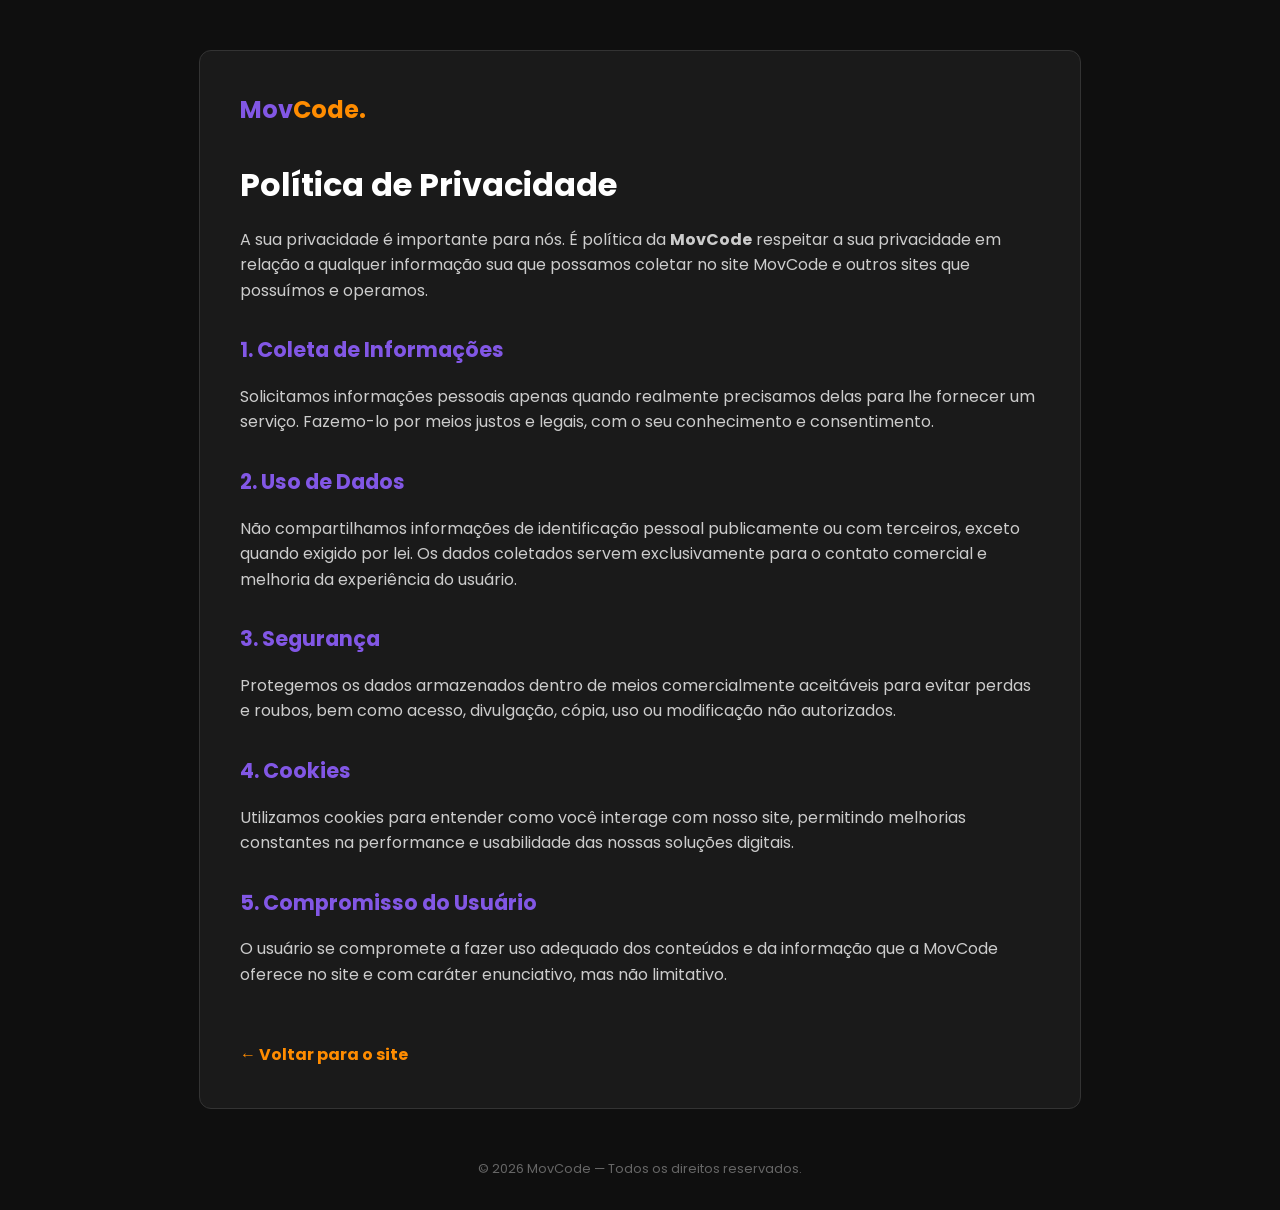
==== politica.html @ a652e9f8 "Add files via upload" ====
<!DOCTYPE html>
<html lang="pt-BR">
<head>
    <meta charset="UTF-8">
    <meta name="viewport" content="width=device-width, initial-scale=1.0">
    <title>Política de Privacidade | MovCode</title>
    <link href="https://fonts.googleapis.com/css2?family=Poppins:wght@300;400;600&display=swap" rel="stylesheet">
    <style>
        body {
            font-family: 'Poppins', sans-serif;
            background-color: #0f0f0f;
            color: #ccc;
            line-height: 1.6;
            margin: 0;
            padding: 0;
        }
        .container {
            max-width: 800px;
            margin: 50px auto;
            padding: 40px;
            background: #1a1a1a;
            border-radius: 12px;
            border: 1px solid #333;
        }
        h1 {
            color: #fff;
            font-size: 2rem;
            margin-bottom: 10px;
        }
        .logo-box {
            margin-bottom: 30px;
            font-size: 1.5rem;
            font-weight: bold;
        }
        h2 {
            color: #8257e5;
            font-size: 1.3rem;
            margin-top: 30px;
        }
        p {
            margin-bottom: 15px;
        }
        .back-link {
            display: inline-block;
            margin-top: 40px;
            color: #ff8c00;
            text-decoration: none;
            font-weight: bold;
        }
        .back-link:hover {
            text-decoration: underline;
        }
        footer {
            text-align: center;
            margin-top: 50px;
            font-size: 0.8rem;
            color: #666;
            padding-bottom: 30px;
        }
    </style>
</head>
<body>

    <div class="container">
        <div class="logo-box">
            <span style="color: #8257e5;">Mov</span><span style="color: #ff8c00;">Code.</span>
        </div>

        <h1>Política de Privacidade</h1>
        <p>A sua privacidade é importante para nós. É política da <strong>MovCode</strong> respeitar a sua privacidade em relação a qualquer informação sua que possamos coletar no site MovCode e outros sites que possuímos e operamos.</p>

        <h2>1. Coleta de Informações</h2>
        <p>Solicitamos informações pessoais apenas quando realmente precisamos delas para lhe fornecer um serviço. Fazemo-lo por meios justos e legais, com o seu conhecimento e consentimento.</p>

        <h2>2. Uso de Dados</h2>
        <p>Não compartilhamos informações de identificação pessoal publicamente ou com terceiros, exceto quando exigido por lei. Os dados coletados servem exclusivamente para o contato comercial e melhoria da experiência do usuário.</p>

        <h2>3. Segurança</h2>
        <p>Protegemos os dados armazenados dentro de meios comercialmente aceitáveis ​​para evitar perdas e roubos, bem como acesso, divulgação, cópia, uso ou modificação não autorizados.</p>

        <h2>4. Cookies</h2>
        <p>Utilizamos cookies para entender como você interage com nosso site, permitindo melhorias constantes na performance e usabilidade das nossas soluções digitais.</p>

        <h2>5. Compromisso do Usuário</h2>
        <p>O usuário se compromete a fazer uso adequado dos conteúdos e da informação que a MovCode oferece no site e com caráter enunciativo, mas não limitativo.</p>

        <a href="index.html" class="back-link">← Voltar para o site</a>
    </div>

    <footer>
        &copy; 2026 MovCode — Todos os direitos reservados.
    </footer>

</body>
</html>
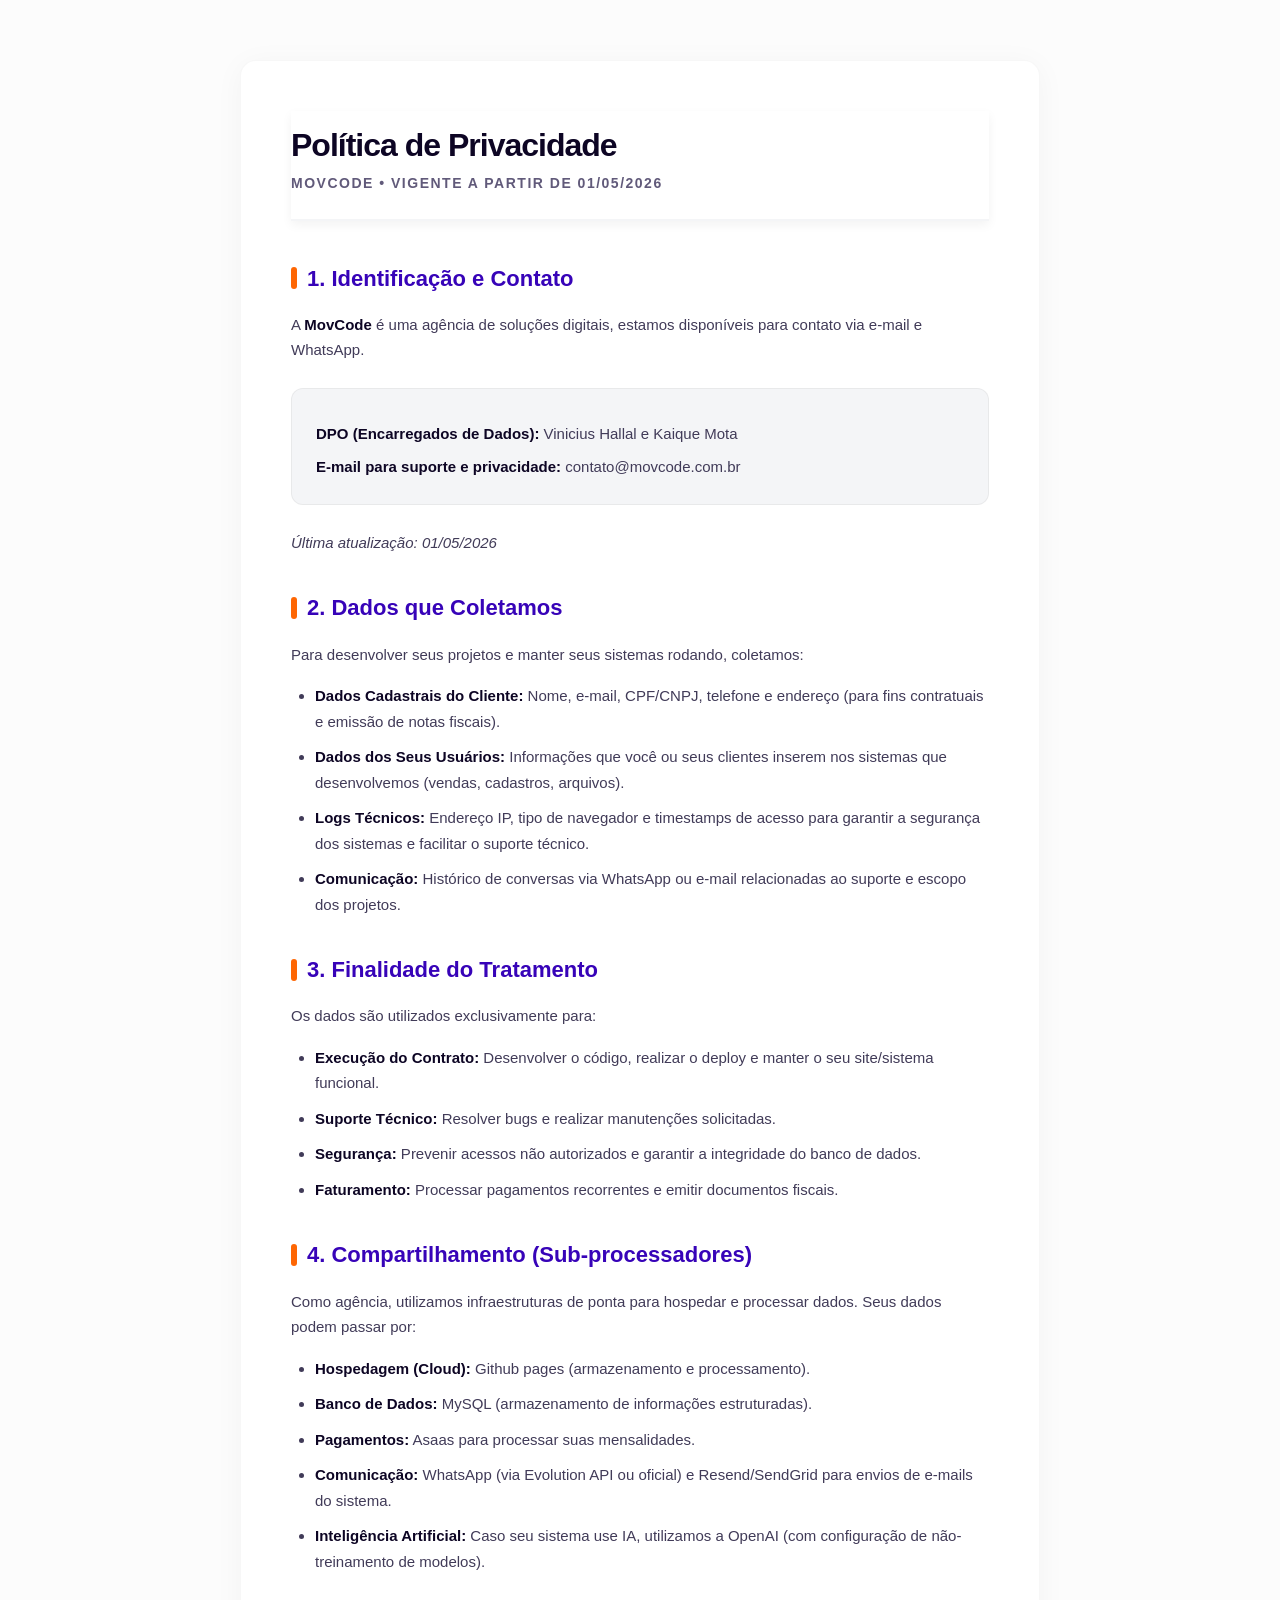
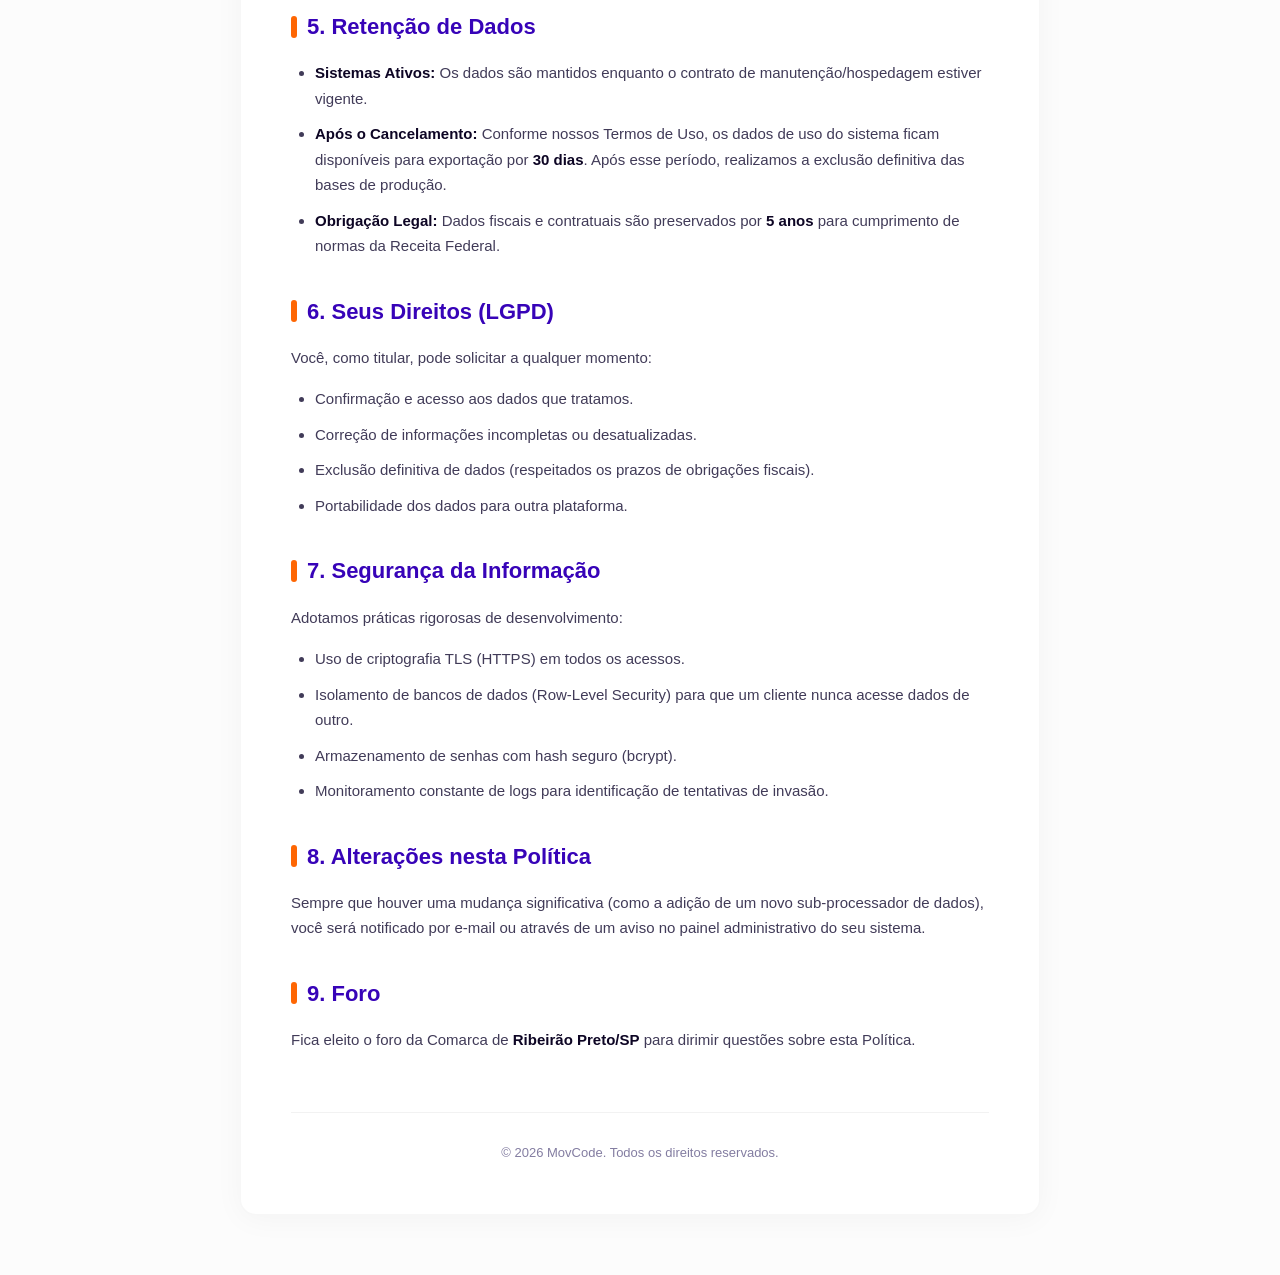
==== commit f619f554: "politicas de privacidade" ====
--- a/politica.html
+++ b/politica.html
@@ -1,95 +1,1745 @@
 <!DOCTYPE html>
-<html lang="pt-BR">
+<html lang="pt-br">
 <head>
     <meta charset="UTF-8">
     <meta name="viewport" content="width=device-width, initial-scale=1.0">
-    <title>Política de Privacidade | MovCode</title>
-    <link href="https://fonts.googleapis.com/css2?family=Poppins:wght@300;400;600&display=swap" rel="stylesheet">
+    <title>Política de Privacidade - MovCode</title>
     <style>
-        body {
+/* =========================================
+           VARIÁVEIS E RESET
+        ========================================= */
+        :root {
+            --primaria: #3703B8;
+            --destaque: #FE6603;
+            --branco: #FFFFFF;
+            --escuro: #0D0524;
+            --cinza-claro: #F4F5F7;
+            --terminal-bg: #0D1117;
+            --terminal-green: #39d353;
+            --terminal-blue: #79c0ff;
+            --terminal-orange: #ffa657;
+            --terminal-purple: #d2a8ff;
+            --terminal-comment: #8b949e;
+        }
+
+        html { scroll-behavior: smooth; }
+        * { margin: 0; padding: 0; box-sizing: border-box; font-family: 'Poppins', sans-serif; }
+        body { color: var(--escuro); background-color: var(--branco); line-height: 1.6; overflow-x: hidden }
+
+        section { scroll-margin-top: 70px; }
+        #inicio { scroll-margin-top: 0; }
+
+        .container { width: 90%; max-width: 1100px; margin: 0 auto; }
+
+
+/* =========================================
+   HEADER
+========================================= */
+        header {
+            background-color: var(--branco);
+            padding: 15px 0;
+            box-shadow: 0 4px 10px rgba(0,0,0,0.05);
+            position: sticky;
+            top: 0;
+            z-index: 1000;
+            transition: all 0.5s ease;
+        }
+        header.scrolled { box-shadow: 0 10px 30px rgba(0,0,0,0.1); }
+        header .container { display: flex; justify-content: space-between; align-items: center; }
+
+        .logo { font-size: 28px; font-weight: 700; color: var(--primaria); text-decoration: none; z-index: 101; }
+        .logo span { color: var(--destaque); }
+
+        nav ul { display: flex; list-style: none; gap: 30px; }
+        nav ul li a { text-decoration: none; color: var(--escuro); font-weight: 500; font-size: 15px; transition: 0.3s; }
+        nav ul li a:hover { color: var(--destaque); }
+
+        /* =========================================
+           TOP WRAPPER
+        ========================================= */
+        .top-wrapper {
+            background: radial-gradient(circle at 20% 30%, #4a09f0 0%, var(--primaria) 50%, #20026b 100%);
+            display: flex;
+            flex-direction: column;
+            position: relative;
+        }
+        .top-wrapper::after {
+            content: '';
+            position: absolute;
+            width: 500px; height: 500px;
+            background: var(--destaque);
+            filter: blur(150px);
+            opacity: 0.2;
+            top: -100px; right: -100px;
+            border-radius: 50%;
+            pointer-events: none;
+            z-index: 0;
+        }
+
+        /* =========================================
+           WHATSAPP
+        ========================================= */
+        .whatsapp-btn {
+            position: fixed; bottom: 30px; right: 30px; background-color: #25D366;
+            width: 60px; height: 60px; border-radius: 50%; display: flex; justify-content: center;
+            align-items: center; box-shadow: 0 4px 10px rgba(0,0,0,0.2);
+            z-index: 1000; text-decoration: none; animation: pulse 2s infinite;
+        }
+        @keyframes pulse {
+            0%   { box-shadow: 0 0 0 0 rgba(37,211,102,0.7); }
+            70%  { box-shadow: 0 0 0 15px rgba(37,211,102,0); }
+            100% { box-shadow: 0 0 0 0 rgba(37,211,102,0); }
+        }
+
+
+
+        /* =========================================
+        FOOTER COMPACTO & MINIMALISTA
+        ========================================= */
+        .footer-compacto {
+            background-color: #050112;
+            padding: 40px 0 20px; /* Bem mais curto que os anteriores */
+            color: var(--branco);
+            border-top: 1px solid rgba(255,255,255,0.05);
+        }
+
+        .footer-top {
+            display: flex;
+            justify-content: space-between;
+            align-items: center;
+            margin-bottom: 30px;
+        }
+
+        .logo-menor {
+            display: inline-flex;
+            align-items: flex-end; /* Mantém o alinhamento pela base */
+            gap: 5px; /* Agora só afasta a imagem do texto */
+            text-decoration: none;
             font-family: 'Poppins', sans-serif;
-            background-color: #0f0f0f;
-            color: #ccc;
+            font-weight: 700;
+            font-size: 25px; 
+            color: #FFFFFF;
+            line-height: 1;
+        }
+
+        /* Ajuste fino na imagem para não ficar "caída" */
+        .logo-menor img {
+            height: 30px;
+            width: auto;
+            display: block;
+            margin-bottom: 3px; /* Sobe a imagem levemente para alinhar com a base das letras */
+        }
+
+        /* Garante que o texto e o ponto fiquem grudados */
+        .logo-texto {
+            display: inline-block;
+            white-space: nowrap; /* Impede que o ponto pule de linha */
+        }
+
+        .ponto {
+            color: var(--destaque);
+        }
+
+        /* Pequeno ajuste no texto de apoio logo abaixo */
+        .footer-identidade p {
+            font-size: 12px;
+            color: #615a7a;
+            margin-top: 5px;
+            font-weight: 400;
+        }
+
+        /* Lado direito: links rápidos */
+        .footer-contato {
+            text-align: right;
+            display: flex;
+            flex-direction: column;
+            gap: 8px;
+        }
+
+        .email-link {
+            color: var(--branco);
+            text-decoration: none;
+            font-size: 15px;
+            font-weight: 500;
+            transition: color 0.3s;
+        }
+        .email-link:hover { color: var(--destaque); }
+
+        .social-mini {
+            font-size: 12px;
+            color: #615a7a;
+        }
+        .social-mini a {
+            color: #615a7a;
+            text-decoration: none;
+            transition: color 0.3s;
+        }
+        .social-mini a:hover { color: var(--branco); }
+        .social-mini .sep { margin: 0 5px; opacity: 0.3; }
+
+        /* Linha de copyright final */
+        .footer-copy {
+            padding-top: 20px;
+            border-top: 1px solid rgba(255,255,255,0.03);
+            display: flex;
+            justify-content: space-between;
+            font-size: 11px;
+            color: #413b58;
+            text-transform: uppercase;
+            letter-spacing: 1px;
+        }
+
+        .topo-link {
+            color: #413b58;
+            text-decoration: none;
+            transition: color 0.3s;
+        }
+        .topo-link:hover { color: var(--destaque); }
+
+        /* Responsivo para telas pequenas */
+        @media (max-width: 768px) {
+            .footer-top {
+                flex-direction: column;
+                gap: 20px;
+                text-align: center;
+            }
+            .footer-contato {
+                text-align: center;
+            }
+            .footer-copy {
+                flex-direction: column;
+                align-items: center;
+                gap: 10px;
+            }
+        }
+
+
+        .btn-destaque {
+            background-color: var(--destaque); color: var(--branco); padding: 15px 32px;
+            text-decoration: none; border-radius: 8px; font-weight: 600; transition: 0.3s;
+            display: inline-block; border: none; cursor: pointer;
+            box-shadow: 0 10px 20px rgba(254,102,3,0.3);
+        }
+        .btn-destaque:hover { transform: translateY(-3px); box-shadow: 0 10px 20px rgba(254,102,3,0.5); }
+        .btn-destaque:disabled { opacity: 0.7; cursor: not-allowed; transform: none; box-shadow: none; }
+
+        /* Tags de stack */
+        .stack-tags { display: flex; flex-wrap: wrap; gap: 10px; margin-bottom: 32px; }
+        .stack-tag {
+            background: #F4F0FF;
+            color: var(--primaria);
+            border: 1px solid rgba(55,3,184,0.15);
+            padding: 6px 14px;
+            border-radius: 6px;
+            font-size: 13px;
+            font-weight: 600;
+            font-family: 'JetBrains Mono', monospace;
+        }
+
+        .btn-outline {
+            background-color: transparent; color: var(--primaria); border: 2px solid var(--primaria);
+            padding: 12px 28px; border-radius: 8px; text-decoration: none; font-weight: 600;
+            transition: 0.3s; display: inline-block;
+        }
+        .btn-outline:hover { background-color: var(--primaria); color: var(--branco); }
+
+        h2.section-title { color: var(--escuro); font-size: 36px; margin-bottom: 50px; }
+
+        /* Feedback do formulário */
+        .form-feedback {
+            display: none;
+            padding: 14px 18px;
+            border-radius: 8px;
+            font-size: 14px;
+            font-weight: 600;
+            margin-top: 8px;
+        }
+        .form-feedback.success { background: #d1fae5; color: #065f46; border: 1px solid #a7f3d0; }
+        .form-feedback.error   { background: #fee2e2; color: #991b1b; border: 1px solid #fecaca; }
+
+        /* =========================================
+           ANIMAÇÕES DE SCROLL
+        ========================================= */
+        .escondido {
+            opacity: 0; transform: translateY(40px);
+            transition: opacity 0.8s ease-out, transform 0.8s ease-out;
+            will-change: opacity, transform;
+        }
+        .aparecer { opacity: 1; transform: translateY(0); }
+
+/* =========================================
+   HELPERS
+========================================= */
+.section-title--center {
+    text-align: center;
+    margin-bottom: 60px;
+}
+
+.section-title--no-margin {
+    margin-bottom: 0;
+}
+
+.whatsapp-btn__icon {
+    width: 30px;
+    height: 30px;
+    object-fit: contain;
+}
+
+
+
+
+/* =========================================
+   HERO REFORMULADA (IMAGEM NO LUGAR DO DASHBOARD)
+========================================= */
+.hero { padding: 60px 0 100px; color: var(--branco); position: relative; z-index: 1; }
+.hero .container { display: flex; align-items: center; justify-content: space-between; gap: 60px; }
+
+.hero-text { flex: 1.1; max-width: 650px; }
+
+/* Título muito maior e mais imponente */
+.hero h1 { 
+    font-size: clamp(42px, 5vw, 56px); 
+    line-height: 1.15; 
+    margin-bottom: 25px; 
+    font-weight: 700; 
+    letter-spacing: -1.5px; 
+}
+.hero h1 .highlight { color: #a78bfa; }
+
+.hero p { font-size: 17px; color: #b8aedf; margin-bottom: 40px; line-height: 1.6; }
+
+.hero-btns { display: flex; gap: 15px; margin-bottom: 45px; }
+
+.btn-outline-hero {
+    padding: 15px 30px;
+    border-radius: 8px;
+    border: 1px solid rgba(255,255,255,0.2);
+    color: var(--branco);
+    text-decoration: none;
+    font-weight: 600;
+    transition: 0.3s;
+}
+.btn-outline-hero:hover { background: rgba(255,255,255,0.1); border-color: var(--branco); }
+
+.hero-benefits { display: flex; flex-wrap: wrap; gap: 24px; }
+.benefit-item { display: flex; gap: 12px; align-items: center; }
+.benefit-icon { color: #a78bfa; opacity: 0.8; }
+.benefit-icon svg { width: 22px; height: 22px; }
+.benefit-txt strong { display: block; font-size: 13px; color: var(--branco); }
+.benefit-txt span { font-size: 11px; color: #837da1; }
+
+/* --- LADO DIREITO: ÓRBITA TECH --- */
+.hero-visual { 
+    flex: 1; 
+    display: flex;
+    justify-content: flex-end;
+    align-items: center;
+}
+
+.tech-orbit {
+    position: relative;
+    width: 400px;
+    height: 400px;
+    display: flex;
+    align-items: center;
+    justify-content: center;
+}
+
+/* Anéis Animados (MANTIDOS) */
+.orbit-ring {
+    position: absolute;
+    border-radius: 50%;
+    border: 1px solid rgba(255, 255, 255, 0.05);
+}
+
+.ring-1 {
+    width: 380px; height: 380px;
+    border-top-color: var(--primaria);
+    animation: spin 15s linear infinite;
+}
+
+.ring-2 {
+    width: 280px; height: 280px;
+    border-right-color: var(--destaque);
+    border-bottom-color: rgba(254, 102, 3, 0.2);
+    animation: spinReverse 10s linear infinite;
+}
+
+.ring-3 {
+    width: 180px; height: 180px;
+    border: 1px dashed rgba(167, 139, 250, 0.3);
+    animation: spin 20s linear infinite;
+}
+
+/* NOVO: Núcleo Central */
+.orbit-core {
+    position: relative;
+    width: 70px;
+    height: 70px;
+    display: flex;
+    align-items: center;
+    justify-content: center;
+    z-index: 2;
+}
+
+/* Esfera física do núcleo */
+.core-solid {
+    width: 100%;
+    height: 100%;
+    background: linear-gradient(135deg, var(--primaria) 0%, var(--destaque) 100%);
+    border-radius: 50%;
+    box-shadow: 0 0 30px rgba(254, 102, 3, 0.4);
+    display: flex;
+    align-items: center;
+    justify-content: center;
+    color: var(--branco);
+    position: relative;
+    z-index: 2;
+}
+
+.core-solid svg {
+    width: 28px;
+    height: 28px;
+}
+
+/* Onda de energia que pulsa do centro para fora */
+.core-pulse {
+    position: absolute;
+    width: 100%;
+    height: 100%;
+    border-radius: 50%;
+    background: var(--destaque);
+    animation: pulseEnergy 2.5s infinite ease-out;
+    z-index: 1;
+}
+
+/* --- ANIMAÇÕES --- */
+@keyframes spin { 
+    100% { transform: rotate(360deg); } 
+}
+
+@keyframes spinReverse { 
+    100% { transform: rotate(-360deg); } 
+}
+
+@keyframes pulseEnergy {
+    0% { transform: scale(1); opacity: 0.6; }
+    100% { transform: scale(2.5); opacity: 0; }
+}
+
+/* Responsivo */
+@media (max-width: 1024px) {
+    .hero .container { flex-direction: column; text-align: center; gap: 50px; }
+    .hero-text { max-width: 100%; display: flex; flex-direction: column; align-items: center; }
+    .hero-btns { justify-content: center; }
+    .hero-benefits { justify-content: center; }
+    .hero-visual { justify-content: center; width: 100%; }
+    .tech-orbit { width: 300px; height: 300px; margin-top: 20px; }
+    .ring-1 { width: 300px; height: 300px; }
+    .ring-2 { width: 220px; height: 220px; }
+    .ring-3 { width: 140px; height: 140px; }
+    .orbit-core { width: 60px; height: 60px; }
+}
+
+
+        /* =========================================
+           MIDDLE WRAPPER
+        ========================================= */
+        .middle-wrapper {
+            background: linear-gradient(180deg, #E6D9FF 0%, #FFFFFF 50%, #FFE5D4 100%);
+            width: 100%;
+            display: flex;
+            flex-direction: column;
+            position: relative;
+            z-index: 1;
+            padding-top: 110px;
+        }
+
+
+
+
+        /* =========================================
+   SOBRE A MOVII (FOCO NOS IDEAIS)
+========================================= */
+.sobre-ideais {
+    padding: 100px 0;
+    background-color: #FAFAFC; /* Um cinza super claro pra destacar do branco puro */
+    border-top: 1px solid rgba(0,0,0,0.03);
+    border-bottom: 1px solid rgba(0,0,0,0.03);
+}
+
+.ideais-wrapper {
+    max-width: 900px;
+    margin: 0 auto;
+}
+
+.ideais-header {
+    text-align: center;
+    margin-bottom: 40px;
+}
+
+.ideais-eyebrow {
+    font-size: 11px;
+    font-weight: 700;
+    color: var(--primaria);
+    letter-spacing: 2px;
+    text-transform: uppercase;
+    display: block;
+    margin-bottom: 16px;
+}
+
+.ideais-header h2 {
+    font-size: clamp(32px, 5vw, 46px);
+    font-weight: 700;
+    line-height: 1.15;
+    color: var(--escuro);
+    letter-spacing: -1px;
+}
+
+.ideais-content {
+    text-align: center;
+    margin-bottom: 60px;
+}
+
+.ideais-lead {
+    font-size: 20px;
+    font-weight: 600;
+    color: var(--primaria);
+    margin-bottom: 24px;
+    line-height: 1.4;
+}
+
+.ideais-content p {
+    font-size: 16px;
+    color: #615a7a;
+    line-height: 1.7;
+    margin-bottom: 16px;
+    max-width: 800px;
+    margin-left: auto;
+    margin-right: auto;
+}
+
+.ideais-content strong {
+    color: var(--escuro);
+    font-weight: 600;
+}
+
+/* Grid de Ideais */
+.ideais-grid {
+    display: grid;
+    grid-template-columns: repeat(3, 1fr);
+    gap: 30px;
+}
+
+.ideal-card {
+    background: var(--branco);
+    border: 1px solid rgba(0,0,0,0.04);
+    border-radius: 20px;
+    padding: 30px;
+    text-align: center;
+    transition: all 0.3s ease;
+    box-shadow: 0 10px 20px rgba(0,0,0,0.01);
+}
+
+.ideal-card:hover {
+    transform: translateY(-5px);
+    box-shadow: 0 15px 30px rgba(55,3,184,0.05);
+    border-color: rgba(55,3,184,0.1);
+}
+
+.ideal-icon {
+    width: 50px;
+    height: 50px;
+    background: rgba(167,139,250,0.1);
+    color: #A78BFA;
+    border-radius: 14px;
+    display: flex;
+    align-items: center;
+    justify-content: center;
+    margin: 0 auto 20px;
+    transition: 0.3s;
+}
+
+.ideal-card:hover .ideal-icon {
+    background: #A78BFA;
+    color: var(--branco);
+    transform: scale(1.1) rotate(-5deg);
+}
+
+.ideal-icon svg {
+    width: 24px;
+    height: 24px;
+}
+
+.ideal-card h4 {
+    font-size: 16px;
+    font-weight: 700;
+    color: var(--escuro);
+    margin-bottom: 12px;
+}
+
+.ideal-card p {
+    font-size: 13px;
+    color: #837da1;
+    line-height: 1.5;
+    margin: 0;
+}
+
+/* Responsivo */
+@media (max-width: 900px) {
+    .ideais-grid {
+        grid-template-columns: repeat(2, 1fr);
+    }
+}
+
+@media (max-width: 600px) {
+    .ideais-grid {
+        grid-template-columns: 1fr;
+    }
+    .ideais-lead {
+        font-size: 18px;
+    }
+}
+
+
+
+
+        /* =========================================
+        A MOVII É PARA VOCÊ... (WHITE COMPACTO)
+        ========================================= */
+        .bento-white {
+            background-color: var(--branco);
+            padding: 50px 0; 
+            border-top: 1px solid rgba(0,0,0,0.05);
+        }
+
+        .bento-header-compacto {
+            margin-bottom: 30px;
+        }
+
+        .bento-header-compacto h2 {
+            font-size: 32px;
+            letter-spacing: -1px;
+            color: var(--escuro);
+        }
+
+        .bento-eyebrow {
+            font-size: 11px;
+            font-weight: 700;
+            color: var(--primaria);
+            letter-spacing: 1.5px;
+            text-transform: uppercase;
+            display: block;
+            margin-bottom: 8px;
+        }
+
+        .bento-grid-white {
+            display: grid;
+            grid-template-columns: repeat(3, 1fr);
+            gap: 15px; /* Menos espaço entre os cards */
+        }
+
+        .bento-card-white {
+            background: #FAFAFC;
+            border: 1px solid rgba(0,0,0,0.05);
+            border-radius: 16px;
+            padding: 25px;
+            display: flex;
+            flex-direction: column;
+            transition: all 0.3s ease;
+        }
+
+        .bento-card-white:hover {
+            border-color: var(--primaria);
+            background: var(--branco);
+            transform: translateY(-3px);
+            box-shadow: 0 10px 20px rgba(0,0,0,0.03);
+        }
+
+        .card-principal {
+            grid-column: span 2;
+            flex-direction: row;
+            align-items: center;
+            gap: 30px;
+            background: #F4F0FF; /* Um toque de roxo bem leve para destacar */
+            border-color: rgba(55,3,184,0.1);
+        }
+
+        .bento-inner { flex: 1; }
+
+        .bento-card-white h3 {
+            font-size: 16px;
+            font-weight: 700;
+            margin-bottom: 8px;
+            color: var(--escuro);
+        }
+
+        .bento-card-white p {
+            font-size: 13px;
+            color: #615a7a;
+            line-height: 1.5;
+            margin: 0;
+        }
+
+        .bento-icon-small {
+            width: 36px;
+            height: 36px;
+            background: var(--branco);
+            color: var(--primaria);
+            border-radius: 8px;
+            display: flex;
+            align-items: center;
+            justify-content: center;
+            margin-bottom: 15px;
+            border: 1px solid rgba(0,0,0,0.05);
+        }
+
+        .bento-mini-stats {
+            display: flex;
+            gap: 20px;
+            padding-left: 20px;
+            border-left: 1px solid rgba(0,0,0,0.1);
+        }
+
+        .mini-stat { display: flex; flex-direction: column; }
+        .mini-stat strong { font-size: 20px; color: var(--primaria); line-height: 1; }
+        .mini-stat span { font-size: 10px; text-transform: uppercase; color: #837da1; }
+
+        /* Responsivo */
+        @media (max-width: 992px) {
+            .bento-grid-white { grid-template-columns: repeat(2, 1fr); }
+            .card-principal { grid-column: span 2; }
+        }
+
+        @media (max-width: 768px) {
+            .bento-grid-white { grid-template-columns: 1fr; }
+            .card-principal { grid-column: span 1; flex-direction: column; align-items: flex-start; gap: 20px; }
+            .bento-mini-stats { border-left: none; border-top: 1px solid rgba(0,0,0,0.1); padding: 15px 0 0; width: 100%; }
+        }
+
+
+
+
+
+
+        /* =========================================
+        NOSSOS SERVIÇOS (ESTILO MOCKUP DARK)
+        ========================================= */
+        .servicos-dark {
+            background-color: #050112;
+            padding: 50px 0;
+            position: relative;
+            overflow: hidden;
+            color: var(--branco);
+        }
+
+        /* Brilhos de fundo idênticos aos da imagem */
+        .servicos-dark::before {
+            content: '';
+            position: absolute;
+            width: 600px; height: 600px;
+            background: radial-gradient(circle, rgba(167,139,250,0.06) 0%, transparent 70%);
+            top: -200px; left: -200px;
+            border-radius: 50%;
+            pointer-events: none;
+        }
+
+        .servicos-dark::after {
+            content: '';
+            position: absolute;
+            width: 800px; height: 800px;
+            background: radial-gradient(circle, rgba(254,102,3,0.04) 0%, transparent 70%);
+            bottom: -300px; right: -200px;
+            border-radius: 50%;
+            pointer-events: none;
+        }
+
+        .servicos-header {
+            text-align: center;
+            margin-bottom: 60px;
+            position: relative;
+            z-index: 2;
+        }
+
+        .servicos-eyebrow {
+            font-size: 11px;
+            font-weight: 700;
+            color: #A78BFA; /* Roxo claro */
+            letter-spacing: 2px;
+            text-transform: uppercase;
+            display: block;
+            margin-bottom: 16px;
+        }
+
+        .servicos-header h2 {
+            font-size: clamp(28px, 4vw, 36px);
+            font-weight: 700;
+            line-height: 1.2;
+            letter-spacing: -0.5px;
+        }
+
+        .servicos-grid {
+            display: grid;
+            /* Coloca os 5 cards lado a lado no computador */
+            grid-template-columns: repeat(5, 1fr);
+            gap: 16px;
+            position: relative;
+            z-index: 2;
+            margin-bottom: 50px;
+        }
+
+        .servico-card-dark {
+            background: rgba(255,255,255,0.02);
+            border: 1px solid rgba(255,255,255,0.05);
+            border-radius: 16px;
+            padding: 24px 20px;
+            display: flex;
+            flex-direction: column;
+            transition: all 0.3s ease;
+            backdrop-filter: blur(10px);
+        }
+
+        .servico-card-dark:hover {
+            background: rgba(255,255,255,0.04);
+            border-color: rgba(167,139,250,0.3);
+            transform: translateY(-8px);
+            box-shadow: 0 15px 30px rgba(5,1,18,0.5);
+        }
+
+        .servico-icon-dark {
+            width: 44px;
+            height: 44px;
+            background: rgba(167,139,250,0.1);
+            color: #A78BFA;
+            border-radius: 12px;
+            display: flex;
+            align-items: center;
+            justify-content: center;
+            margin-bottom: 20px;
+            transition: 0.3s;
+        }
+
+        .servico-card-dark:hover .servico-icon-dark {
+            background: #A78BFA;
+            color: #050112;
+        }
+
+        .servico-icon-dark svg {
+            width: 20px;
+            height: 20px;
+        }
+
+        .servico-card-dark h3 {
+            font-size: 15px;
+            font-weight: 600;
+            color: var(--branco);
+            margin-bottom: 10px;
+            line-height: 1.3;
+        }
+
+        .servico-card-dark p {
+            font-size: 12px;
+            color: #a09ab0;
+            line-height: 1.5;
+            margin-bottom: 24px;
+            flex: 1; /* Empurra a seta para baixo */
+        }
+
+        .servico-arrow {
+            margin-top: auto;
+            align-self: flex-end;
+            color: #413b58; /* Seta discreta */
+            transition: 0.3s;
+            display: flex;
+        }
+
+        .servico-card-dark:hover .servico-arrow {
+            color: var(--branco);
+            transform: translateX(4px);
+        }
+
+        .servicos-footer {
+            text-align: center;
+            position: relative;
+            z-index: 2;
+        }
+
+        .btn-servicos {
+            display: inline-flex;
+            align-items: center;
+            gap: 8px;
+            padding: 12px 24px;
+            border-radius: 30px;
+            font-size: 13px;
+        }
+
+        /* Responsivo para organizar os 5 cards quando a tela diminui */
+        @media (max-width: 1200px) {
+            .servicos-grid { grid-template-columns: repeat(3, 1fr); gap: 20px; }
+        }
+        @media (max-width: 768px) {
+            .servicos-grid { grid-template-columns: repeat(2, 1fr); }
+        }
+        @media (max-width: 576px) {
+            .servicos-grid { grid-template-columns: 1fr; }
+}
+
+
+
+
+    
+
+
+        /* =========================================
+        COMO TRABALHAMOS (ESTILO MOCKUP HORIZONTAL)
+        ========================================= */
+        #processo {
+            padding: 100px 0;
+            background-color: var(--branco); /* Fundo claro para contrastar com as secções escuras */
+            border-top: 1px solid rgba(0,0,0,0.05);
+        }
+
+        .processo-layout {
+            display: flex;
+            gap: 60px;
+            align-items: flex-start;
+        }
+
+        /* Lado Esquerdo */
+        .processo-intro {
+            flex: 0 0 320px;
+        }
+
+        .processo-eyebrow {
+            font-size: 11px;
+            font-weight: 700;
+            color: var(--primaria);
+            letter-spacing: 1.5px;
+            text-transform: uppercase;
+            display: block;
+            margin-bottom: 12px;
+        }
+
+        .processo-intro h2 {
+            font-size: 32px;
+            color: var(--escuro);
+            line-height: 1.2;
+            margin-bottom: 16px;
+        }
+
+        .processo-intro p {
+            font-size: 14px;
+            color: #615a7a;
+            margin-bottom: 24px;
             line-height: 1.6;
+        }
+
+        .btn-link-laranja {
+            color: var(--destaque);
+            font-size: 13px;
+            font-weight: 600;
+            text-decoration: none;
+            display: inline-flex;
+            align-items: center;
+            gap: 8px;
+            transition: 0.3s;
+            border: 1px solid rgba(254,102,3,0.3);
+            padding: 10px 20px;
+            border-radius: 24px;
+        }
+
+        .btn-link-laranja:hover {
+            background: rgba(254,102,3,0.08);
+            transform: translateX(4px);
+        }
+
+        /* Lado Direito: Os Passos */
+        .processo-steps-horizontal {
+            flex: 1;
+            display: grid;
+            grid-template-columns: repeat(4, 1fr);
+            gap: 24px;
+            position: relative;
+            padding-top: 10px;
+        }
+
+        /* A linha tracejada que liga os ícones */
+        .processo-steps-horizontal::before {
+            content: '';
+            position: absolute;
+            top: 40px; /* Alinha exatamente a meio da altura do ícone */
+            left: 12%; 
+            right: 12%;
+            border-top: 2px dashed #D1C5F0;
+            z-index: 1;
+        }
+
+        .step-item {
+            position: relative;
+            z-index: 2; /* Fica por cima da linha tracejada */
+        }
+
+        /* Quadrado arredondado com o ícone grande */
+        .step-icon {
+            width: 60px;
+            height: 60px;
+            background: var(--branco);
+            border: 2px solid #E6D9FF;
+            color: var(--primaria);
+            border-radius: 16px;
+            display: flex;
+            align-items: center;
+            justify-content: center;
+            margin-bottom: 24px;
+        }
+
+        .step-header {
+            display: flex;
+            align-items: center;
+            gap: 8px;
+            margin-bottom: 12px;
+        }
+
+        /* Bolinha roxa com o número */
+        .step-number {
+            width: 22px;
+            height: 22px;
+            background: var(--primaria);
+            color: var(--branco);
+            border-radius: 50%;
+            font-size: 11px;
+            font-weight: 700;
+            display: flex;
+            align-items: center;
+            justify-content: center;
+            flex-shrink: 0;
+        }
+
+        .step-header h3 {
+            font-size: 16px;
+            font-weight: 700;
+            color: var(--escuro);
             margin: 0;
-            padding: 0;
-        }
-        .container {
+        }
+
+        .step-item p {
+            font-size: 13px;
+            color: #615a7a;
+            line-height: 1.5;
+            margin: 0;
+        }
+
+        /* Responsivo para não quebrar em telemóveis e tablets */
+        @media (max-width: 1024px) {
+            .processo-layout {
+                flex-direction: column;
+                gap: 40px;
+            }
+            .processo-intro {
+                flex: none;
+                max-width: 100%;
+            }
+            .processo-steps-horizontal::before {
+                display: none; /* Esconde a linha no mobile */
+            }
+            .processo-steps-horizontal {
+                grid-template-columns: repeat(2, 1fr); /* 2 em cima, 2 em baixo */
+                gap: 40px;
+            }
+        }
+
+        @media (max-width: 576px) {
+            .processo-steps-horizontal {
+                grid-template-columns: 1fr; /* 1 por linha no telemóvel */
+            }
+        }
+
+
+        /* =========================================
+        PROJETOS (COMPACTO)
+        ========================================= */
+        #projetos {
+            padding: 50px 0;
+            background: linear-gradient( #FE6603 0%);
+            position: relative;
+            overflow: hidden;
+        }
+
+        #projetos::after {
+            content: '';
+            position: absolute;
+            width: 500px; height: 500px;
+            background: rgba(255, 255, 255, 0.15);
+            filter: blur(120px);
+            bottom: -200px;
+            right: -100px;
+            border-radius: 50%;
+            pointer-events: none;
+        }
+        
+        .projetos-header {
+            display: flex;
+            justify-content: space-between;
+            align-items: flex-end;
+            margin-bottom: 40px;
+            position: relative;
+            z-index: 1;
+        }
+
+        .projetos-eyebrow {
+            font-size: 11px;
+            font-weight: 700;
+            color: rgba(255, 255, 255, 0.9); /* Branco levemente transparente */
+            letter-spacing: 1.5px;
+            text-transform: uppercase;
+            display: block;
+            margin-bottom: 8px;
+        }
+
+        #projetos .section-title {
+            color: var(--branco); /* Título em branco para contrastar com o laranja */
+            text-shadow: 0 2px 10px rgba(0,0,0,0.05);
+        }
+
+        .projetos-header h2 { margin-bottom: 0; }
+        
+        .btn-ver-mais {
+            display: inline-flex;
+            align-items: center;
+            padding: 8px 20px;
+            border-radius: 20px;
+            font-size: 12px;
+            font-weight: 600;
+            text-decoration: none;
+            color: var(--branco);
+            border: 1px solid rgba(255, 255, 255, 0.4);
+            background: rgba(255, 255, 255, 0.1);
+            transition: all 0.3s ease;
+        }
+
+        .btn-ver-mais:hover {
+            background: var(--branco);
+            color: var(--destaque);
+            border-color: var(--branco);
+            transform: translateY(-3px);
+            box-shadow: 0 10px 20px rgba(0,0,0,0.1);
+        }
+
+
+        .projetos-grid {
+            display: grid;
+            grid-template-columns: repeat(3, 1fr);
+            gap: 20px; /* Menor distância entre cards */
+        }
+
+        .projeto-card {
+            background: var(--branco);
+            border-radius: 16px; /* Cantos menos arredondados */
+            overflow: hidden;
+            border: 1px solid rgba(0,0,0,0.04);
+            transition: all 0.3s ease;
+            display: flex;
+            flex-direction: column;
+            box-shadow: 0 5px 15px rgba(0,0,0,0.02);
+        }
+
+        .projeto-card:hover { 
+            transform: translateY(-5px); 
+            box-shadow: 0 15px 30px rgba(55,3,184,0.08); 
+            border-color: rgba(55,3,184,0.1);
+        }
+
+        .projeto-thumb {
+            height: 140px; /* Altura da miniatura reduzida */
+            display: flex;
+            align-items: center;
+            justify-content: center;
+            font-family: 'JetBrains Mono', monospace;
+            font-size: 12px;
+            position: relative;
+            overflow: hidden;
+        }
+
+        .projeto-thumb-1 { background: linear-gradient(135deg, #0D1117 0%, #161b22 100%); }
+        .projeto-thumb-2 { background: linear-gradient(135deg, #050112 0%, #20026b 100%); }
+        .projeto-thumb-3 { background: linear-gradient(135deg, #1a0a00 0%, #b34600 100%); }
+
+        .projeto-thumb-code {
+            padding: 15px;
+            color: var(--terminal-green);
+            font-size: 11px; /* Código menorzinho */
+            line-height: 1.6;
+            width: 100%;
+        }
+
+        .projeto-thumb-code .tc { color: var(--terminal-comment); }
+        .projeto-thumb-code .tk { color: var(--terminal-purple); }
+        .projeto-thumb-code .tf { color: var(--terminal-blue); }
+        .projeto-thumb-code .ts { color: var(--terminal-orange); }
+
+        .projeto-body { padding: 20px; flex: 1; display: flex; flex-direction: column; } /* Padding reduzido */
+        .projeto-body h3 { font-size: 18px; font-weight: 700; color: var(--escuro); margin-bottom: 8px; letter-spacing: -0.5px; }
+        .projeto-body p  { font-size: 13px; color: #615a7a; line-height: 1.5; flex: 1; }
+
+        .projeto-tags { display: flex; gap: 6px; flex-wrap: wrap; margin-top: 15px; }
+        .projeto-tag {
+            background: #F4F5F7;
+            color: #413b58;
+            padding: 4px 10px;
+            border-radius: 6px;
+            font-size: 10px;
+            font-weight: 600;
+            font-family: 'JetBrains Mono', monospace;
+            border: 1px solid rgba(0,0,0,0.05);
+        }
+
+        .projeto-footer {
+            padding: 15px 20px;
+            border-top: 1px solid rgba(0,0,0,0.04);
+            display: flex;
+            align-items: center;
+            justify-content: space-between;
+            background: #FAFAFC;
+        }
+
+        .projeto-tipo {
+            font-size: 10px;
+            font-weight: 700;
+            letter-spacing: 1px;
+            text-transform: uppercase;
+            color: var(--primaria);
+            opacity: 0.8;
+        }
+
+        .projeto-link {
+            font-size: 12px;
+            color: var(--escuro);
+            text-decoration: none;
+            font-weight: 600;
+            display: flex;
+            align-items: center;
+            gap: 4px;
+            transition: 0.3s;
+        }
+
+        .projeto-link:hover { color: var(--destaque); transform: translateX(3px); }
+
+
+        /* =========================================
+        CTA FINAL DE IMPACTO (ESTILO MOCKUP)
+        ========================================= */
+        #contato { 
+            padding: 80px 0; 
+            background-color: var(--branco); 
+        }
+
+        .cta-final-box {
+            background: #050112; 
+            border-radius: 24px;
+            padding: 60px;
+            display: flex;
+            align-items: center;
+            justify-content: space-between;
+            gap: 40px;
+            color: var(--branco);
+            position: relative;
+            overflow: hidden;
+            box-shadow: 0 20px 40px rgba(5,1,18,0.1);
+        }
+
+        /* Efeito de luz ao fundo */
+        .cta-final-box::before {
+            content: '';
+            position: absolute;
+            width: 500px; height: 500px;
+            background: var(--primaria);
+            filter: blur(150px);
+            opacity: 0.15;
+            top: -100px; left: -100px;
+            border-radius: 50%;
+            pointer-events: none;
+        }
+
+        /* --- LADO ESQUERDO --- */
+        .cta-left {
+            flex: 1;
+            position: relative;
+            z-index: 1;
+        }
+
+        .cta-eyebrow {
+            font-size: 12px;
+            font-weight: 700;
+            color: var(--destaque);
+            letter-spacing: 1.5px;
+            text-transform: uppercase;
+            display: block;
+            margin-bottom: 16px;
+        }
+
+        .cta-left h2 {
+            font-size: clamp(32px, 4vw, 42px);
+            font-weight: 700;
+            line-height: 1.15;
+            margin-bottom: 20px;
+            letter-spacing: -1px;
+        }
+
+        .destaque-roxo {
+            color: #A78BFA; /* Um roxo mais claro para dar destaque no fundo escuro */
+        }
+
+        .cta-left p {
+            font-size: 16px;
+            color: #a09ab0;
+            max-width: 450px;
+            margin-bottom: 30px;
+            line-height: 1.6;
+        }
+
+        .cta-actions-row {
+            display: flex;
+            align-items: center;
+            gap: 16px;
+        }
+
+        .btn-outline-claro {
+            padding: 14px 28px;
+            border-radius: 8px;
+            border: 1px solid rgba(255, 255, 255, 0.2);
+            color: var(--branco);
+            text-decoration: none;
+            font-weight: 600;
+            font-size: 15px;
+            transition: 0.3s;
+        }
+
+        .btn-outline-claro:hover {
+            background: rgba(255, 255, 255, 0.1);
+            border-color: rgba(255, 255, 255, 0.4);
+        }
+
+        .cta-left .btn-destaque {
+            padding: 15px 30px;
+            font-size: 15px;
+        }
+
+        /* --- LADO DIREITO --- */
+        .cta-right {
+            flex: 0 0 380px; /* Largura fixa para o cartão */
+            position: relative;
+            z-index: 1;
+        }
+
+        .cta-benefits-card {
+            background: rgba(255, 255, 255, 0.03);
+            border: 1px solid rgba(255, 255, 255, 0.05);
+            border-radius: 20px;
+            padding: 30px;
+            backdrop-filter: blur(10px);
+        }
+
+        .benefits-list {
+            list-style: none;
+            display: flex;
+            flex-direction: column;
+            gap: 16px;
+            margin-bottom: 30px;
+        }
+
+        .benefits-list li {
+            display: flex;
+            align-items: center;
+            gap: 12px;
+            font-size: 14px;
+            color: #d9d2f6;
+            font-weight: 500;
+        }
+
+        .benefits-list svg {
+            width: 18px;
+            height: 18px;
+            color: #A78BFA; /* Corzinha do ícone */
+        }
+
+        .social-proof {
+            display: flex;
+            align-items: center;
+            gap: 16px;
+            padding-top: 20px;
+            border-top: 1px solid rgba(255, 255, 255, 0.08);
+        }
+
+        .avatar-group {
+            display: flex;
+        }
+
+        .avatar {
+            width: 32px;
+            height: 32px;
+            border-radius: 50%;
+            border: 2px solid #050112;
+            margin-left: -10px;
+        }
+        .avatar:first-child { margin-left: 0; }
+        .bg-1 { background: linear-gradient(135deg, #FE6603, #ff9a57); }
+        .bg-2 { background: linear-gradient(135deg, #3703B8, #7a3df0); }
+        .bg-3 { background: linear-gradient(135deg, #A78BFA, #d2a8ff); }
+
+        .social-proof-text {
+            display: flex;
+            flex-direction: column;
+        }
+
+        .social-proof-text strong {
+            font-size: 13px;
+            color: var(--branco);
+        }
+
+        .social-proof-text span {
+            font-size: 11px;
+            color: #837da1;
+        }
+
+        /* Responsivo para ecrãs menores */
+        @media (max-width: 900px) {
+            .cta-final-box {
+                flex-direction: column;
+                text-align: center;
+                padding: 40px 30px;
+            }
+            
+            .cta-left p {
+                margin: 0 auto 30px;
+            }
+            
+            .cta-actions-row {
+                justify-content: center;
+                flex-wrap: wrap;
+            }
+            
+            .cta-right {
+                flex: none;
+                width: 100%;
+                max-width: 400px;
+                margin: 0 auto;
+            }
+            
+            .benefits-list li {
+                justify-content: center;
+            }
+            
+            .social-proof {
+                justify-content: center;
+            }
+        }
+
+
+
+
+
+
+
+
+
+        /* =========================================
+           RESPONSIVO
+        ========================================= */
+        @media (max-width: 992px) {
+            .bento-grid { grid-template-columns: 1fr; padding: 0 20px; }
+            .item-1, .item-7 { grid-column: span 1; }
+            .section-bento { padding: 60px 0; }
+            .projetos-grid { grid-template-columns: 1fr 1fr; }
+            .processo-steps { grid-template-columns: 1fr; gap: 40px; }
+            .processo-steps::before { display: none; }
+            .dashboard-grid { grid-template-columns: 1fr; }
+        }
+
+
+
+        @media (max-width: 768px) {
+            .contato-wrapper { flex-direction: column; padding: 40px 20px; border-radius: 24px; gap: 40px;}
+            .contato-info h2 { font-size: 32px; }
+            .contato-form-caixa { padding: 25px 20px; }
+            .footer-grid { grid-template-columns: 1fr; gap: 40px; text-align: center; padding-bottom: 40px; margin-bottom: 40px; }
+            .footer-col p { margin: 20px auto; }
+            .footer-col ul li a:hover, .social-links a:hover { transform: translateY(-3px); }
+            .footer-bottom { flex-direction: column; text-align: center; }
+            header .container { flex-direction: column; gap: 15px; text-align: center; }
+            nav ul { gap: 15px; justify-content: center; flex-wrap: wrap; }
+            nav ul li a { font-size: 14px; }
+            .hero { padding: 60px 0 60px; }
+            .hero .container { max-width: 100%; }
+            .hero-text { text-align: left; }
+            .hero h1 { font-size: 34px; }
+            .hero p { margin-left: 0; margin-right: 0; }
+            .hero-stats { flex-direction: column; gap: 20px; padding: 24px 20px; }
+            .hero-stat-divider { width: 80%; height: 1px; }
+            .hero-stat-item strong { font-size: 30px; }
+            .middle-wrapper { padding-top: 0; }
+            .projetos-grid { grid-template-columns: 1fr; }
+            .projetos-header { flex-direction: column; align-items: flex-start; gap: 16px; }
+            .impact-number { font-size: 36px; }
+            .footer-cta { padding-bottom: 40px; margin-bottom: 40px; }
+            .footer-cta h2 { font-size: 28px; line-height: 1.3; }
+            
+            .footer-grid { 
+                grid-template-columns: 1fr; 
+                gap: 40px; 
+                text-align: center; 
+            }
+            
+            .footer-col p { margin: 16px auto; }
+            
+            .footer-col ul li a:hover { transform: translateY(-3px); } /* Tira o slide lateral no mobile */
+            
+            .social-links ul { align-items: center; }
+            
+            .footer-bottom { 
+                flex-direction: column; 
+                text-align: center; 
+                gap: 12px; }
+
+        
+
+        }
+        
+        /* =========================================
+           ESTILOS EXCLUSIVOS: PÁGINA DE PRIVACIDADE
+           (Inspirado no NanoDash)
+        ========================================= */
+        .pg-privacidade {
+            background-color: #fcfcfc;
+            padding: 60px 20px;
+            min-height: 100vh;
+            display: flex;
+            justify-content: center;
+        }
+
+        .container-privacidade {
+            width: 100%;
             max-width: 800px;
-            margin: 50px auto;
-            padding: 40px;
-            background: #1a1a1a;
+            background: var(--branco);
+            padding: 50px;
+            border-radius: 16px;
+            box-shadow: 0 4px 30px rgba(0,0,0,0.04);
+            border: 1px solid rgba(0,0,0,0.03);
+        }
+
+        .header-privacidade {
+            border-bottom: 2px solid var(--cinza-claro);
+            padding-bottom: 24px;
+            margin-bottom: 40px;
+        }
+
+        .header-privacidade h1 {
+            color: var(--escuro);
+            font-size: 32px;
+            margin-bottom: 8px;
+            line-height: 1.2;
+            letter-spacing: -1px;
+        }
+
+        .privacidade-version {
+            color: #615a7a;
+            font-size: 14px;
+            text-transform: uppercase;
+            letter-spacing: 1.5px;
+            font-weight: 600;
+        }
+
+        .container-privacidade section {
+            margin-bottom: 35px;
+            scroll-margin-top: 0; /* Reseta o do site principal */
+        }
+
+        .container-privacidade h2 {
+            color: var(--primaria);
+            font-size: 22px;
+            margin-bottom: 16px;
+            display: flex;
+            align-items: center;
+            gap: 10px;
+        }
+
+        .container-privacidade h2::before {
+            content: '';
+            display: inline-block;
+            width: 6px;
+            height: 22px;
+            background-color: var(--destaque);
+            border-radius: 4px;
+        }
+
+        .container-privacidade p, 
+        .container-privacidade li {
+            font-size: 15px;
+            margin-bottom: 16px;
+            color: #413b58;
+            line-height: 1.7;
+        }
+
+        .container-privacidade ul {
+            padding-left: 24px;
+            margin-bottom: 24px;
+        }
+
+        .container-privacidade li {
+            margin-bottom: 10px;
+        }
+
+        .container-privacidade strong {
+            color: var(--escuro);
+            font-weight: 600;
+        }
+
+        .contact-box-privacidade {
+            background-color: var(--cinza-claro);
+            border: 1px solid rgba(0,0,0,0.05);
+            padding: 24px;
             border-radius: 12px;
-            border: 1px solid #333;
-        }
-        h1 {
-            color: #fff;
-            font-size: 2rem;
-            margin-bottom: 10px;
-        }
-        .logo-box {
-            margin-bottom: 30px;
-            font-size: 1.5rem;
-            font-weight: bold;
-        }
-        h2 {
-            color: #8257e5;
-            font-size: 1.3rem;
-            margin-top: 30px;
-        }
-        p {
-            margin-bottom: 15px;
-        }
-        .back-link {
-            display: inline-block;
-            margin-top: 40px;
-            color: #ff8c00;
-            text-decoration: none;
-            font-weight: bold;
-        }
-        .back-link:hover {
-            text-decoration: underline;
-        }
-        footer {
+            margin: 25px 0;
+        }
+
+        .contact-box-privacidade p {
+            margin: 8px 0;
+            font-size: 15px;
+        }
+        
+        .contact-box-privacidade p:last-child {
+            margin-bottom: 0;
+        }
+
+        .footer-privacidade {
+            margin-top: 60px;
+            font-size: 13px;
+            color: #837da1;
             text-align: center;
-            margin-top: 50px;
-            font-size: 0.8rem;
-            color: #666;
-            padding-bottom: 30px;
+            border-top: 1px solid rgba(0,0,0,0.05);
+            padding-top: 30px;
+            font-weight: 500;
+        }
+
+        /* Responsivo Privacidade */
+        @media (max-width: 600px) {
+            .pg-privacidade { padding: 20px 15px; }
+            .container-privacidade { padding: 30px 20px; }
+            .header-privacidade h1 { font-size: 26px; }
+            .container-privacidade h2 { font-size: 20px; }
         }
     </style>
 </head>
-<body>
-
-    <div class="container">
-        <div class="logo-box">
-            <span style="color: #8257e5;">Mov</span><span style="color: #ff8c00;">Code.</span>
+<body class="pg-privacidade">
+
+    <div class="container-privacidade">
+        
+        <header class="header-privacidade">
+            <h1>Política de Privacidade</h1>
+            <div class="privacidade-version">MovCode &bull; Vigente a partir de 01/05/2026</div>
+        </header>
+
+        <section>
+            <h2>1. Identificação e Contato</h2>
+            <p>A <strong>MovCode</strong> é uma agência de soluções digitais, estamos disponíveis para contato via e-mail e WhatsApp.</p>
+            <div class="contact-box-privacidade">
+                <p><strong>DPO (Encarregados de Dados):</strong> Vinicius Hallal e Kaique Mota</p>
+                <p><strong>E-mail para suporte e privacidade:</strong> contato@movcode.com.br</p>
+            </div>
+            <p><em>Última atualização: 01/05/2026</em></p>
+        </section>
+
+        <section>
+            <h2>2. Dados que Coletamos</h2>
+            <p>Para desenvolver seus projetos e manter seus sistemas rodando, coletamos:</p>
+            <ul>
+                <li><strong>Dados Cadastrais do Cliente:</strong> Nome, e-mail, CPF/CNPJ, telefone e endereço (para fins contratuais e emissão de notas fiscais).</li>
+                <li><strong>Dados dos Seus Usuários:</strong> Informações que você ou seus clientes inserem nos sistemas que desenvolvemos (vendas, cadastros, arquivos).</li>
+                <li><strong>Logs Técnicos:</strong> Endereço IP, tipo de navegador e timestamps de acesso para garantir a segurança dos sistemas e facilitar o suporte técnico.</li>
+                <li><strong>Comunicação:</strong> Histórico de conversas via WhatsApp ou e-mail relacionadas ao suporte e escopo dos projetos.</li>
+            </ul>
+        </section>
+
+        <section>
+            <h2>3. Finalidade do Tratamento</h2>
+            <p>Os dados são utilizados exclusivamente para:</p>
+            <ul>
+                <li><strong>Execução do Contrato:</strong> Desenvolver o código, realizar o deploy e manter o seu site/sistema funcional.</li>
+                <li><strong>Suporte Técnico:</strong> Resolver bugs e realizar manutenções solicitadas.</li>
+                <li><strong>Segurança:</strong> Prevenir acessos não autorizados e garantir a integridade do banco de dados.</li>
+                <li><strong>Faturamento:</strong> Processar pagamentos recorrentes e emitir documentos fiscais.</li>
+            </ul>
+        </section>
+
+        <section>
+            <h2>4. Compartilhamento (Sub-processadores)</h2>
+            <p>Como agência, utilizamos infraestruturas de ponta para hospedar e processar dados. Seus dados podem passar por:</p>
+            <ul>
+                <li><strong>Hospedagem (Cloud):</strong> Github pages (armazenamento e processamento).</li>
+                <li><strong>Banco de Dados:</strong> MySQL (armazenamento de informações estruturadas).</li>
+                <li><strong>Pagamentos:</strong> Asaas para processar suas mensalidades.</li>
+                <li><strong>Comunicação:</strong> WhatsApp (via Evolution API ou oficial) e Resend/SendGrid para envios de e-mails do sistema.</li>
+                <li><strong>Inteligência Artificial:</strong> Caso seu sistema use IA, utilizamos a OpenAI (com configuração de não-treinamento de modelos).</li>
+            </ul>
+        </section>
+
+        <section>
+            <h2>5. Retenção de Dados</h2>
+            <ul>
+                <li><strong>Sistemas Ativos:</strong> Os dados são mantidos enquanto o contrato de manutenção/hospedagem estiver vigente.</li>
+                <li><strong>Após o Cancelamento:</strong> Conforme nossos Termos de Uso, os dados de uso do sistema ficam disponíveis para exportação por <strong>30 dias</strong>. Após esse período, realizamos a exclusão definitiva das bases de produção.</li>
+                <li><strong>Obrigação Legal:</strong> Dados fiscais e contratuais são preservados por <strong>5 anos</strong> para cumprimento de normas da Receita Federal.</li>
+            </ul>
+        </section>
+
+        <section>
+            <h2>6. Seus Direitos (LGPD)</h2>
+            <p>Você, como titular, pode solicitar a qualquer momento:</p>
+            <ul>
+                <li>Confirmação e acesso aos dados que tratamos.</li>
+                <li>Correção de informações incompletas ou desatualizadas.</li>
+                <li>Exclusão definitiva de dados (respeitados os prazos de obrigações fiscais).</li>
+                <li>Portabilidade dos dados para outra plataforma.</li>
+            </ul>
+        </section>
+
+        <section>
+            <h2>7. Segurança da Informação</h2>
+            <p>Adotamos práticas rigorosas de desenvolvimento:</p>
+            <ul>
+                <li>Uso de criptografia TLS (HTTPS) em todos os acessos.</li>
+                <li>Isolamento de bancos de dados (Row-Level Security) para que um cliente nunca acesse dados de outro.</li>
+                <li>Armazenamento de senhas com hash seguro (bcrypt).</li>
+                <li>Monitoramento constante de logs para identificação de tentativas de invasão.</li>
+            </ul>
+        </section>
+
+        <section>
+            <h2>8. Alterações nesta Política</h2>
+            <p>Sempre que houver uma mudança significativa (como a adição de um novo sub-processador de dados), você será notificado por e-mail ou através de um aviso no painel administrativo do seu sistema.</p>
+        </section>
+
+        <section>
+            <h2>9. Foro</h2>
+            <p>Fica eleito o foro da Comarca de <strong>Ribeirão Preto/SP</strong> para dirimir questões sobre esta Política.</p>
+        </section>
+
+        <div class="footer-privacidade">
+            &copy; <span id="year">2026</span> MovCode. Todos os direitos reservados.
         </div>
-
-        <h1>Política de Privacidade</h1>
-        <p>A sua privacidade é importante para nós. É política da <strong>MovCode</strong> respeitar a sua privacidade em relação a qualquer informação sua que possamos coletar no site MovCode e outros sites que possuímos e operamos.</p>
-
-        <h2>1. Coleta de Informações</h2>
-        <p>Solicitamos informações pessoais apenas quando realmente precisamos delas para lhe fornecer um serviço. Fazemo-lo por meios justos e legais, com o seu conhecimento e consentimento.</p>
-
-        <h2>2. Uso de Dados</h2>
-        <p>Não compartilhamos informações de identificação pessoal publicamente ou com terceiros, exceto quando exigido por lei. Os dados coletados servem exclusivamente para o contato comercial e melhoria da experiência do usuário.</p>
-
-        <h2>3. Segurança</h2>
-        <p>Protegemos os dados armazenados dentro de meios comercialmente aceitáveis ​​para evitar perdas e roubos, bem como acesso, divulgação, cópia, uso ou modificação não autorizados.</p>
-
-        <h2>4. Cookies</h2>
-        <p>Utilizamos cookies para entender como você interage com nosso site, permitindo melhorias constantes na performance e usabilidade das nossas soluções digitais.</p>
-
-        <h2>5. Compromisso do Usuário</h2>
-        <p>O usuário se compromete a fazer uso adequado dos conteúdos e da informação que a MovCode oferece no site e com caráter enunciativo, mas não limitativo.</p>
-
-        <a href="index.html" class="back-link">← Voltar para o site</a>
+        
     </div>
 
-    <footer>
-        &copy; 2026 MovCode — Todos os direitos reservados.
-    </footer>
-
+    <script>
+        // Atualiza o ano do copyright automaticamente assim que a página carrega
+        document.addEventListener('DOMContentLoaded', () => {
+            const yearSpan = document.getElementById('year');
+            
+            if (yearSpan) {
+                yearSpan.textContent = new Date().getFullYear();
+            }
+            
+            console.log("Política de Privacidade da MovCode carregada com sucesso.");
+        });
+    </script>
 </body>
-</html>+</html>
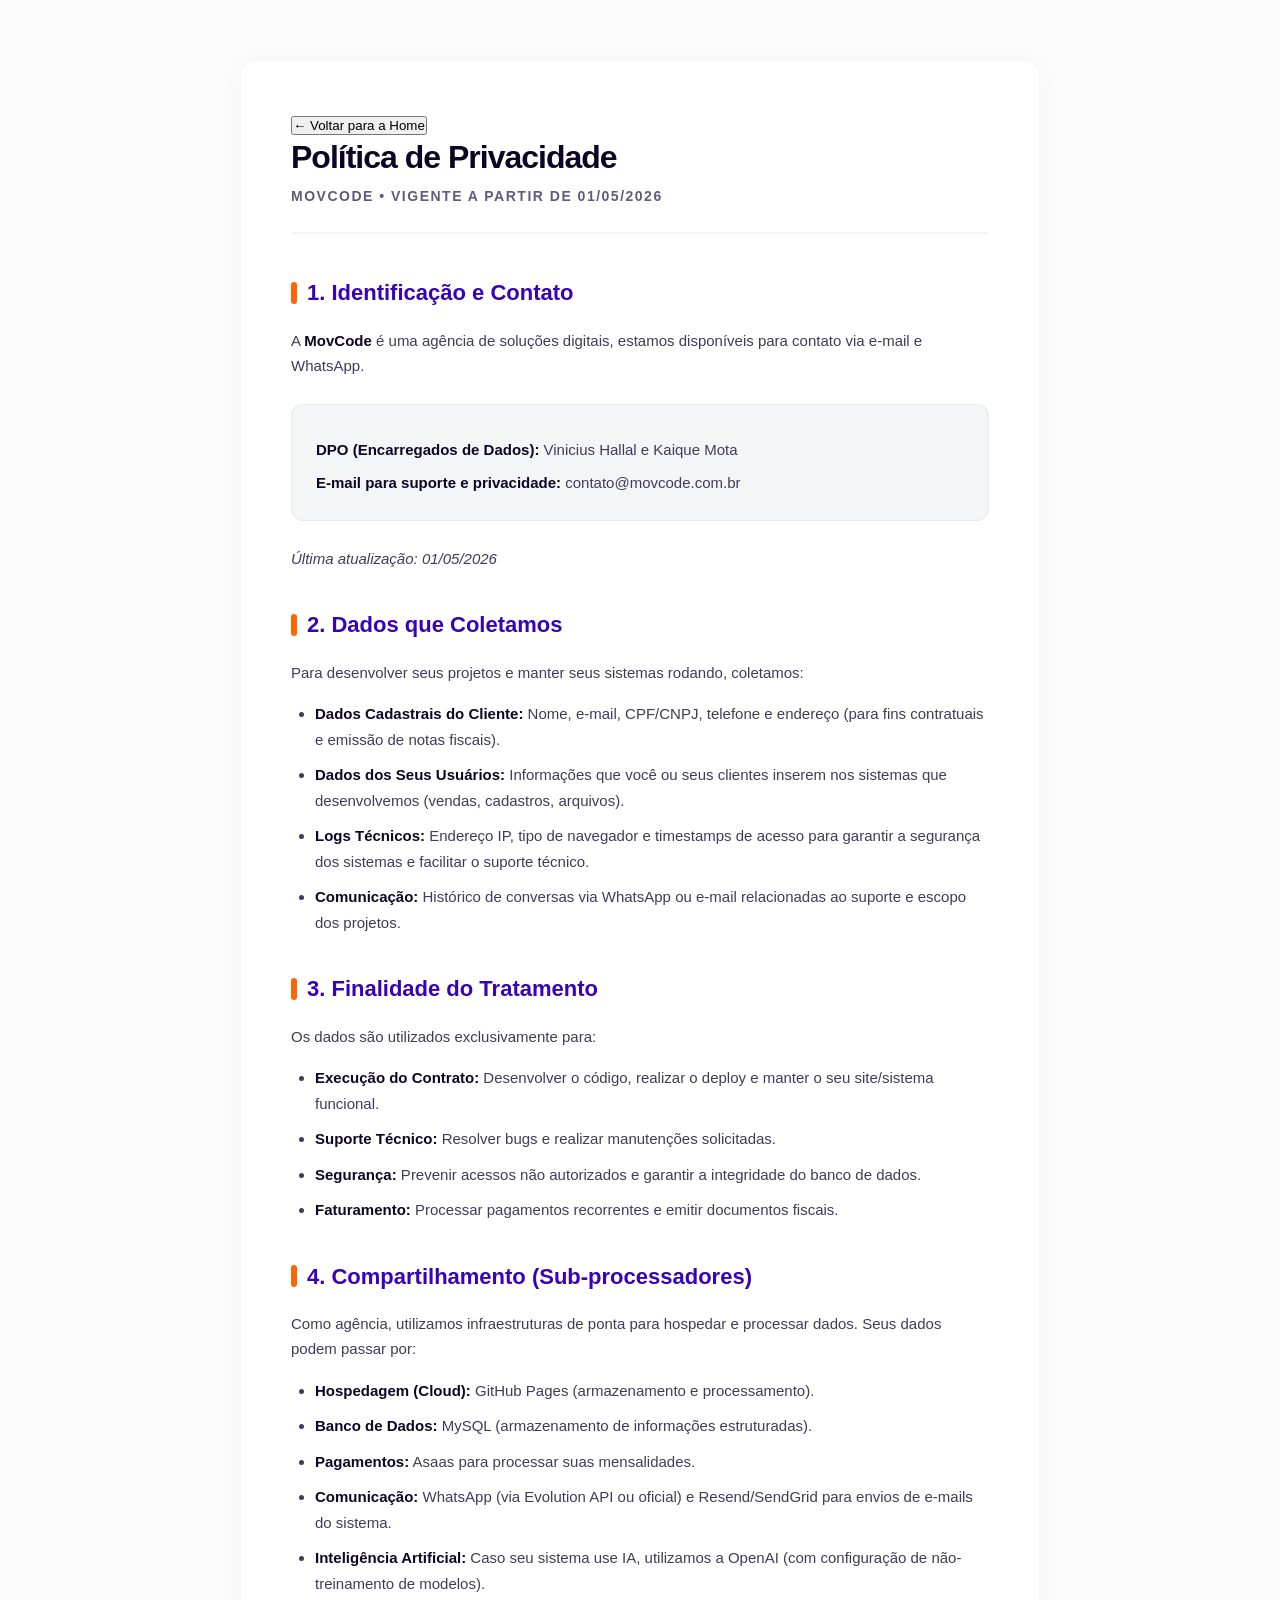
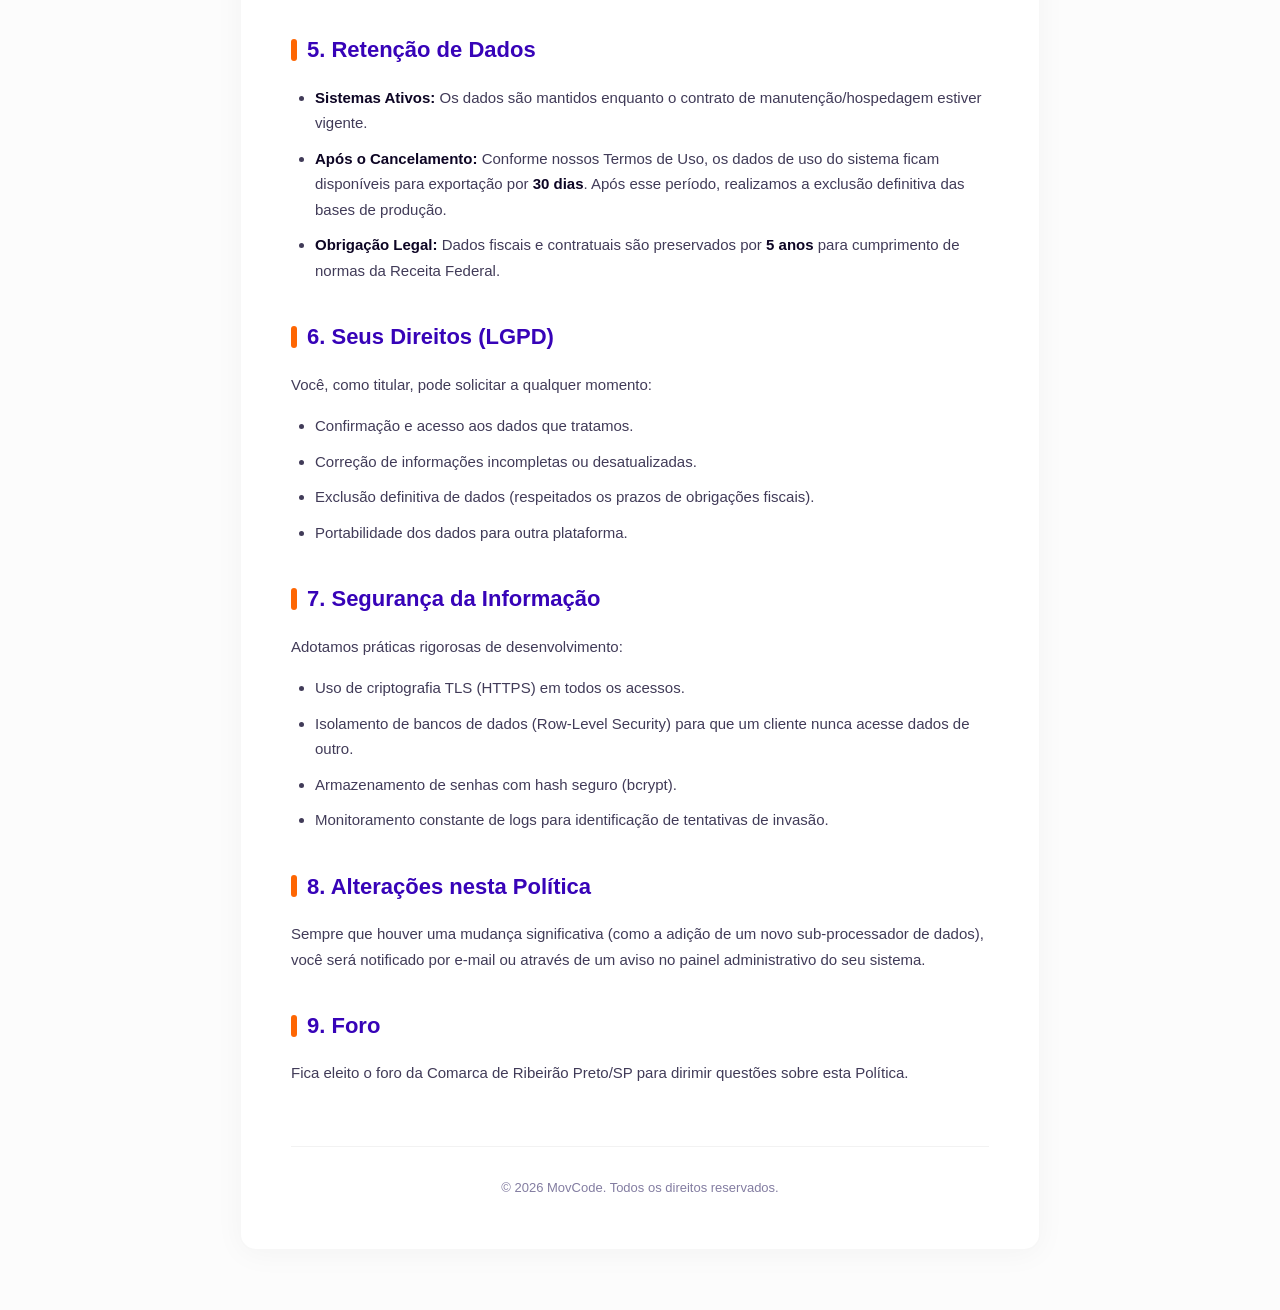
==== commit 7acf9a1a: "politica" ====
--- a/politica.html
+++ b/politica.html
@@ -5,8 +5,8 @@
     <meta name="viewport" content="width=device-width, initial-scale=1.0">
     <title>Política de Privacidade - MovCode</title>
     <style>
-/* =========================================
-           VARIÁVEIS E RESET
+        /* =========================================
+           VARIÁVEIS E ESTILOS EXCLUSIVOS - PRIVACIDADE
         ========================================= */
         :root {
             --primaria: #3703B8;
@@ -14,1502 +14,20 @@
             --branco: #FFFFFF;
             --escuro: #0D0524;
             --cinza-claro: #F4F5F7;
-            --terminal-bg: #0D1117;
-            --terminal-green: #39d353;
-            --terminal-blue: #79c0ff;
-            --terminal-orange: #ffa657;
-            --terminal-purple: #d2a8ff;
-            --terminal-comment: #8b949e;
-        }
-
-        html { scroll-behavior: smooth; }
-        * { margin: 0; padding: 0; box-sizing: border-box; font-family: 'Poppins', sans-serif; }
-        body { color: var(--escuro); background-color: var(--branco); line-height: 1.6; overflow-x: hidden }
-
-        section { scroll-margin-top: 70px; }
-        #inicio { scroll-margin-top: 0; }
-
-        .container { width: 90%; max-width: 1100px; margin: 0 auto; }
-
-
-/* =========================================
-   HEADER
-========================================= */
-        header {
-            background-color: var(--branco);
-            padding: 15px 0;
-            box-shadow: 0 4px 10px rgba(0,0,0,0.05);
-            position: sticky;
-            top: 0;
-            z-index: 1000;
-            transition: all 0.5s ease;
-        }
-        header.scrolled { box-shadow: 0 10px 30px rgba(0,0,0,0.1); }
-        header .container { display: flex; justify-content: space-between; align-items: center; }
-
-        .logo { font-size: 28px; font-weight: 700; color: var(--primaria); text-decoration: none; z-index: 101; }
-        .logo span { color: var(--destaque); }
-
-        nav ul { display: flex; list-style: none; gap: 30px; }
-        nav ul li a { text-decoration: none; color: var(--escuro); font-weight: 500; font-size: 15px; transition: 0.3s; }
-        nav ul li a:hover { color: var(--destaque); }
-
-        /* =========================================
-           TOP WRAPPER
-        ========================================= */
-        .top-wrapper {
-            background: radial-gradient(circle at 20% 30%, #4a09f0 0%, var(--primaria) 50%, #20026b 100%);
-            display: flex;
-            flex-direction: column;
-            position: relative;
-        }
-        .top-wrapper::after {
-            content: '';
-            position: absolute;
-            width: 500px; height: 500px;
-            background: var(--destaque);
-            filter: blur(150px);
-            opacity: 0.2;
-            top: -100px; right: -100px;
-            border-radius: 50%;
-            pointer-events: none;
-            z-index: 0;
-        }
-
-        /* =========================================
-           WHATSAPP
-        ========================================= */
-        .whatsapp-btn {
-            position: fixed; bottom: 30px; right: 30px; background-color: #25D366;
-            width: 60px; height: 60px; border-radius: 50%; display: flex; justify-content: center;
-            align-items: center; box-shadow: 0 4px 10px rgba(0,0,0,0.2);
-            z-index: 1000; text-decoration: none; animation: pulse 2s infinite;
-        }
-        @keyframes pulse {
-            0%   { box-shadow: 0 0 0 0 rgba(37,211,102,0.7); }
-            70%  { box-shadow: 0 0 0 15px rgba(37,211,102,0); }
-            100% { box-shadow: 0 0 0 0 rgba(37,211,102,0); }
-        }
-
-
-
-        /* =========================================
-        FOOTER COMPACTO & MINIMALISTA
-        ========================================= */
-        .footer-compacto {
-            background-color: #050112;
-            padding: 40px 0 20px; /* Bem mais curto que os anteriores */
-            color: var(--branco);
-            border-top: 1px solid rgba(255,255,255,0.05);
-        }
-
-        .footer-top {
-            display: flex;
-            justify-content: space-between;
-            align-items: center;
-            margin-bottom: 30px;
-        }
-
-        .logo-menor {
-            display: inline-flex;
-            align-items: flex-end; /* Mantém o alinhamento pela base */
-            gap: 5px; /* Agora só afasta a imagem do texto */
-            text-decoration: none;
-            font-family: 'Poppins', sans-serif;
-            font-weight: 700;
-            font-size: 25px; 
-            color: #FFFFFF;
-            line-height: 1;
-        }
-
-        /* Ajuste fino na imagem para não ficar "caída" */
-        .logo-menor img {
-            height: 30px;
-            width: auto;
-            display: block;
-            margin-bottom: 3px; /* Sobe a imagem levemente para alinhar com a base das letras */
-        }
-
-        /* Garante que o texto e o ponto fiquem grudados */
-        .logo-texto {
-            display: inline-block;
-            white-space: nowrap; /* Impede que o ponto pule de linha */
-        }
-
-        .ponto {
-            color: var(--destaque);
-        }
-
-        /* Pequeno ajuste no texto de apoio logo abaixo */
-        .footer-identidade p {
-            font-size: 12px;
-            color: #615a7a;
-            margin-top: 5px;
-            font-weight: 400;
-        }
-
-        /* Lado direito: links rápidos */
-        .footer-contato {
-            text-align: right;
-            display: flex;
-            flex-direction: column;
-            gap: 8px;
-        }
-
-        .email-link {
-            color: var(--branco);
-            text-decoration: none;
-            font-size: 15px;
-            font-weight: 500;
-            transition: color 0.3s;
-        }
-        .email-link:hover { color: var(--destaque); }
-
-        .social-mini {
-            font-size: 12px;
-            color: #615a7a;
-        }
-        .social-mini a {
-            color: #615a7a;
-            text-decoration: none;
-            transition: color 0.3s;
-        }
-        .social-mini a:hover { color: var(--branco); }
-        .social-mini .sep { margin: 0 5px; opacity: 0.3; }
-
-        /* Linha de copyright final */
-        .footer-copy {
-            padding-top: 20px;
-            border-top: 1px solid rgba(255,255,255,0.03);
-            display: flex;
-            justify-content: space-between;
-            font-size: 11px;
-            color: #413b58;
-            text-transform: uppercase;
-            letter-spacing: 1px;
-        }
-
-        .topo-link {
-            color: #413b58;
-            text-decoration: none;
-            transition: color 0.3s;
-        }
-        .topo-link:hover { color: var(--destaque); }
-
-        /* Responsivo para telas pequenas */
-        @media (max-width: 768px) {
-            .footer-top {
-                flex-direction: column;
-                gap: 20px;
-                text-align: center;
-            }
-            .footer-contato {
-                text-align: center;
-            }
-            .footer-copy {
-                flex-direction: column;
-                align-items: center;
-                gap: 10px;
-            }
-        }
-
-
-        .btn-destaque {
-            background-color: var(--destaque); color: var(--branco); padding: 15px 32px;
-            text-decoration: none; border-radius: 8px; font-weight: 600; transition: 0.3s;
-            display: inline-block; border: none; cursor: pointer;
-            box-shadow: 0 10px 20px rgba(254,102,3,0.3);
-        }
-        .btn-destaque:hover { transform: translateY(-3px); box-shadow: 0 10px 20px rgba(254,102,3,0.5); }
-        .btn-destaque:disabled { opacity: 0.7; cursor: not-allowed; transform: none; box-shadow: none; }
-
-        /* Tags de stack */
-        .stack-tags { display: flex; flex-wrap: wrap; gap: 10px; margin-bottom: 32px; }
-        .stack-tag {
-            background: #F4F0FF;
-            color: var(--primaria);
-            border: 1px solid rgba(55,3,184,0.15);
-            padding: 6px 14px;
-            border-radius: 6px;
-            font-size: 13px;
-            font-weight: 600;
-            font-family: 'JetBrains Mono', monospace;
-        }
-
-        .btn-outline {
-            background-color: transparent; color: var(--primaria); border: 2px solid var(--primaria);
-            padding: 12px 28px; border-radius: 8px; text-decoration: none; font-weight: 600;
-            transition: 0.3s; display: inline-block;
-        }
-        .btn-outline:hover { background-color: var(--primaria); color: var(--branco); }
-
-        h2.section-title { color: var(--escuro); font-size: 36px; margin-bottom: 50px; }
-
-        /* Feedback do formulário */
-        .form-feedback {
-            display: none;
-            padding: 14px 18px;
-            border-radius: 8px;
-            font-size: 14px;
-            font-weight: 600;
-            margin-top: 8px;
-        }
-        .form-feedback.success { background: #d1fae5; color: #065f46; border: 1px solid #a7f3d0; }
-        .form-feedback.error   { background: #fee2e2; color: #991b1b; border: 1px solid #fecaca; }
-
-        /* =========================================
-           ANIMAÇÕES DE SCROLL
-        ========================================= */
-        .escondido {
-            opacity: 0; transform: translateY(40px);
-            transition: opacity 0.8s ease-out, transform 0.8s ease-out;
-            will-change: opacity, transform;
-        }
-        .aparecer { opacity: 1; transform: translateY(0); }
-
-/* =========================================
-   HELPERS
-========================================= */
-.section-title--center {
-    text-align: center;
-    margin-bottom: 60px;
-}
-
-.section-title--no-margin {
-    margin-bottom: 0;
-}
-
-.whatsapp-btn__icon {
-    width: 30px;
-    height: 30px;
-    object-fit: contain;
-}
-
-
-
-
-/* =========================================
-   HERO REFORMULADA (IMAGEM NO LUGAR DO DASHBOARD)
-========================================= */
-.hero { padding: 60px 0 100px; color: var(--branco); position: relative; z-index: 1; }
-.hero .container { display: flex; align-items: center; justify-content: space-between; gap: 60px; }
-
-.hero-text { flex: 1.1; max-width: 650px; }
-
-/* Título muito maior e mais imponente */
-.hero h1 { 
-    font-size: clamp(42px, 5vw, 56px); 
-    line-height: 1.15; 
-    margin-bottom: 25px; 
-    font-weight: 700; 
-    letter-spacing: -1.5px; 
-}
-.hero h1 .highlight { color: #a78bfa; }
-
-.hero p { font-size: 17px; color: #b8aedf; margin-bottom: 40px; line-height: 1.6; }
-
-.hero-btns { display: flex; gap: 15px; margin-bottom: 45px; }
-
-.btn-outline-hero {
-    padding: 15px 30px;
-    border-radius: 8px;
-    border: 1px solid rgba(255,255,255,0.2);
-    color: var(--branco);
-    text-decoration: none;
-    font-weight: 600;
-    transition: 0.3s;
-}
-.btn-outline-hero:hover { background: rgba(255,255,255,0.1); border-color: var(--branco); }
-
-.hero-benefits { display: flex; flex-wrap: wrap; gap: 24px; }
-.benefit-item { display: flex; gap: 12px; align-items: center; }
-.benefit-icon { color: #a78bfa; opacity: 0.8; }
-.benefit-icon svg { width: 22px; height: 22px; }
-.benefit-txt strong { display: block; font-size: 13px; color: var(--branco); }
-.benefit-txt span { font-size: 11px; color: #837da1; }
-
-/* --- LADO DIREITO: ÓRBITA TECH --- */
-.hero-visual { 
-    flex: 1; 
-    display: flex;
-    justify-content: flex-end;
-    align-items: center;
-}
-
-.tech-orbit {
-    position: relative;
-    width: 400px;
-    height: 400px;
-    display: flex;
-    align-items: center;
-    justify-content: center;
-}
-
-/* Anéis Animados (MANTIDOS) */
-.orbit-ring {
-    position: absolute;
-    border-radius: 50%;
-    border: 1px solid rgba(255, 255, 255, 0.05);
-}
-
-.ring-1 {
-    width: 380px; height: 380px;
-    border-top-color: var(--primaria);
-    animation: spin 15s linear infinite;
-}
-
-.ring-2 {
-    width: 280px; height: 280px;
-    border-right-color: var(--destaque);
-    border-bottom-color: rgba(254, 102, 3, 0.2);
-    animation: spinReverse 10s linear infinite;
-}
-
-.ring-3 {
-    width: 180px; height: 180px;
-    border: 1px dashed rgba(167, 139, 250, 0.3);
-    animation: spin 20s linear infinite;
-}
-
-/* NOVO: Núcleo Central */
-.orbit-core {
-    position: relative;
-    width: 70px;
-    height: 70px;
-    display: flex;
-    align-items: center;
-    justify-content: center;
-    z-index: 2;
-}
-
-/* Esfera física do núcleo */
-.core-solid {
-    width: 100%;
-    height: 100%;
-    background: linear-gradient(135deg, var(--primaria) 0%, var(--destaque) 100%);
-    border-radius: 50%;
-    box-shadow: 0 0 30px rgba(254, 102, 3, 0.4);
-    display: flex;
-    align-items: center;
-    justify-content: center;
-    color: var(--branco);
-    position: relative;
-    z-index: 2;
-}
-
-.core-solid svg {
-    width: 28px;
-    height: 28px;
-}
-
-/* Onda de energia que pulsa do centro para fora */
-.core-pulse {
-    position: absolute;
-    width: 100%;
-    height: 100%;
-    border-radius: 50%;
-    background: var(--destaque);
-    animation: pulseEnergy 2.5s infinite ease-out;
-    z-index: 1;
-}
-
-/* --- ANIMAÇÕES --- */
-@keyframes spin { 
-    100% { transform: rotate(360deg); } 
-}
-
-@keyframes spinReverse { 
-    100% { transform: rotate(-360deg); } 
-}
-
-@keyframes pulseEnergy {
-    0% { transform: scale(1); opacity: 0.6; }
-    100% { transform: scale(2.5); opacity: 0; }
-}
-
-/* Responsivo */
-@media (max-width: 1024px) {
-    .hero .container { flex-direction: column; text-align: center; gap: 50px; }
-    .hero-text { max-width: 100%; display: flex; flex-direction: column; align-items: center; }
-    .hero-btns { justify-content: center; }
-    .hero-benefits { justify-content: center; }
-    .hero-visual { justify-content: center; width: 100%; }
-    .tech-orbit { width: 300px; height: 300px; margin-top: 20px; }
-    .ring-1 { width: 300px; height: 300px; }
-    .ring-2 { width: 220px; height: 220px; }
-    .ring-3 { width: 140px; height: 140px; }
-    .orbit-core { width: 60px; height: 60px; }
-}
-
-
-        /* =========================================
-           MIDDLE WRAPPER
-        ========================================= */
-        .middle-wrapper {
-            background: linear-gradient(180deg, #E6D9FF 0%, #FFFFFF 50%, #FFE5D4 100%);
-            width: 100%;
-            display: flex;
-            flex-direction: column;
-            position: relative;
-            z-index: 1;
-            padding-top: 110px;
-        }
-
-
-
-
-        /* =========================================
-   SOBRE A MOVII (FOCO NOS IDEAIS)
-========================================= */
-.sobre-ideais {
-    padding: 100px 0;
-    background-color: #FAFAFC; /* Um cinza super claro pra destacar do branco puro */
-    border-top: 1px solid rgba(0,0,0,0.03);
-    border-bottom: 1px solid rgba(0,0,0,0.03);
-}
-
-.ideais-wrapper {
-    max-width: 900px;
-    margin: 0 auto;
-}
-
-.ideais-header {
-    text-align: center;
-    margin-bottom: 40px;
-}
-
-.ideais-eyebrow {
-    font-size: 11px;
-    font-weight: 700;
-    color: var(--primaria);
-    letter-spacing: 2px;
-    text-transform: uppercase;
-    display: block;
-    margin-bottom: 16px;
-}
-
-.ideais-header h2 {
-    font-size: clamp(32px, 5vw, 46px);
-    font-weight: 700;
-    line-height: 1.15;
-    color: var(--escuro);
-    letter-spacing: -1px;
-}
-
-.ideais-content {
-    text-align: center;
-    margin-bottom: 60px;
-}
-
-.ideais-lead {
-    font-size: 20px;
-    font-weight: 600;
-    color: var(--primaria);
-    margin-bottom: 24px;
-    line-height: 1.4;
-}
-
-.ideais-content p {
-    font-size: 16px;
-    color: #615a7a;
-    line-height: 1.7;
-    margin-bottom: 16px;
-    max-width: 800px;
-    margin-left: auto;
-    margin-right: auto;
-}
-
-.ideais-content strong {
-    color: var(--escuro);
-    font-weight: 600;
-}
-
-/* Grid de Ideais */
-.ideais-grid {
-    display: grid;
-    grid-template-columns: repeat(3, 1fr);
-    gap: 30px;
-}
-
-.ideal-card {
-    background: var(--branco);
-    border: 1px solid rgba(0,0,0,0.04);
-    border-radius: 20px;
-    padding: 30px;
-    text-align: center;
-    transition: all 0.3s ease;
-    box-shadow: 0 10px 20px rgba(0,0,0,0.01);
-}
-
-.ideal-card:hover {
-    transform: translateY(-5px);
-    box-shadow: 0 15px 30px rgba(55,3,184,0.05);
-    border-color: rgba(55,3,184,0.1);
-}
-
-.ideal-icon {
-    width: 50px;
-    height: 50px;
-    background: rgba(167,139,250,0.1);
-    color: #A78BFA;
-    border-radius: 14px;
-    display: flex;
-    align-items: center;
-    justify-content: center;
-    margin: 0 auto 20px;
-    transition: 0.3s;
-}
-
-.ideal-card:hover .ideal-icon {
-    background: #A78BFA;
-    color: var(--branco);
-    transform: scale(1.1) rotate(-5deg);
-}
-
-.ideal-icon svg {
-    width: 24px;
-    height: 24px;
-}
-
-.ideal-card h4 {
-    font-size: 16px;
-    font-weight: 700;
-    color: var(--escuro);
-    margin-bottom: 12px;
-}
-
-.ideal-card p {
-    font-size: 13px;
-    color: #837da1;
-    line-height: 1.5;
-    margin: 0;
-}
-
-/* Responsivo */
-@media (max-width: 900px) {
-    .ideais-grid {
-        grid-template-columns: repeat(2, 1fr);
-    }
-}
-
-@media (max-width: 600px) {
-    .ideais-grid {
-        grid-template-columns: 1fr;
-    }
-    .ideais-lead {
-        font-size: 18px;
-    }
-}
-
-
-
-
-        /* =========================================
-        A MOVII É PARA VOCÊ... (WHITE COMPACTO)
-        ========================================= */
-        .bento-white {
-            background-color: var(--branco);
-            padding: 50px 0; 
-            border-top: 1px solid rgba(0,0,0,0.05);
-        }
-
-        .bento-header-compacto {
-            margin-bottom: 30px;
-        }
-
-        .bento-header-compacto h2 {
-            font-size: 32px;
-            letter-spacing: -1px;
-            color: var(--escuro);
-        }
-
-        .bento-eyebrow {
-            font-size: 11px;
-            font-weight: 700;
-            color: var(--primaria);
-            letter-spacing: 1.5px;
-            text-transform: uppercase;
-            display: block;
-            margin-bottom: 8px;
-        }
-
-        .bento-grid-white {
-            display: grid;
-            grid-template-columns: repeat(3, 1fr);
-            gap: 15px; /* Menos espaço entre os cards */
-        }
-
-        .bento-card-white {
-            background: #FAFAFC;
-            border: 1px solid rgba(0,0,0,0.05);
-            border-radius: 16px;
-            padding: 25px;
-            display: flex;
-            flex-direction: column;
-            transition: all 0.3s ease;
-        }
-
-        .bento-card-white:hover {
-            border-color: var(--primaria);
-            background: var(--branco);
-            transform: translateY(-3px);
-            box-shadow: 0 10px 20px rgba(0,0,0,0.03);
-        }
-
-        .card-principal {
-            grid-column: span 2;
-            flex-direction: row;
-            align-items: center;
-            gap: 30px;
-            background: #F4F0FF; /* Um toque de roxo bem leve para destacar */
-            border-color: rgba(55,3,184,0.1);
-        }
-
-        .bento-inner { flex: 1; }
-
-        .bento-card-white h3 {
-            font-size: 16px;
-            font-weight: 700;
-            margin-bottom: 8px;
-            color: var(--escuro);
-        }
-
-        .bento-card-white p {
-            font-size: 13px;
-            color: #615a7a;
-            line-height: 1.5;
-            margin: 0;
-        }
-
-        .bento-icon-small {
-            width: 36px;
-            height: 36px;
-            background: var(--branco);
-            color: var(--primaria);
-            border-radius: 8px;
-            display: flex;
-            align-items: center;
-            justify-content: center;
-            margin-bottom: 15px;
-            border: 1px solid rgba(0,0,0,0.05);
-        }
-
-        .bento-mini-stats {
-            display: flex;
-            gap: 20px;
-            padding-left: 20px;
-            border-left: 1px solid rgba(0,0,0,0.1);
-        }
-
-        .mini-stat { display: flex; flex-direction: column; }
-        .mini-stat strong { font-size: 20px; color: var(--primaria); line-height: 1; }
-        .mini-stat span { font-size: 10px; text-transform: uppercase; color: #837da1; }
-
-        /* Responsivo */
-        @media (max-width: 992px) {
-            .bento-grid-white { grid-template-columns: repeat(2, 1fr); }
-            .card-principal { grid-column: span 2; }
-        }
-
-        @media (max-width: 768px) {
-            .bento-grid-white { grid-template-columns: 1fr; }
-            .card-principal { grid-column: span 1; flex-direction: column; align-items: flex-start; gap: 20px; }
-            .bento-mini-stats { border-left: none; border-top: 1px solid rgba(0,0,0,0.1); padding: 15px 0 0; width: 100%; }
-        }
-
-
-
-
-
-
-        /* =========================================
-        NOSSOS SERVIÇOS (ESTILO MOCKUP DARK)
-        ========================================= */
-        .servicos-dark {
-            background-color: #050112;
-            padding: 50px 0;
-            position: relative;
-            overflow: hidden;
-            color: var(--branco);
-        }
-
-        /* Brilhos de fundo idênticos aos da imagem */
-        .servicos-dark::before {
-            content: '';
-            position: absolute;
-            width: 600px; height: 600px;
-            background: radial-gradient(circle, rgba(167,139,250,0.06) 0%, transparent 70%);
-            top: -200px; left: -200px;
-            border-radius: 50%;
-            pointer-events: none;
-        }
-
-        .servicos-dark::after {
-            content: '';
-            position: absolute;
-            width: 800px; height: 800px;
-            background: radial-gradient(circle, rgba(254,102,3,0.04) 0%, transparent 70%);
-            bottom: -300px; right: -200px;
-            border-radius: 50%;
-            pointer-events: none;
-        }
-
-        .servicos-header {
-            text-align: center;
-            margin-bottom: 60px;
-            position: relative;
-            z-index: 2;
-        }
-
-        .servicos-eyebrow {
-            font-size: 11px;
-            font-weight: 700;
-            color: #A78BFA; /* Roxo claro */
-            letter-spacing: 2px;
-            text-transform: uppercase;
-            display: block;
-            margin-bottom: 16px;
-        }
-
-        .servicos-header h2 {
-            font-size: clamp(28px, 4vw, 36px);
-            font-weight: 700;
-            line-height: 1.2;
-            letter-spacing: -0.5px;
-        }
-
-        .servicos-grid {
-            display: grid;
-            /* Coloca os 5 cards lado a lado no computador */
-            grid-template-columns: repeat(5, 1fr);
-            gap: 16px;
-            position: relative;
-            z-index: 2;
-            margin-bottom: 50px;
-        }
-
-        .servico-card-dark {
-            background: rgba(255,255,255,0.02);
-            border: 1px solid rgba(255,255,255,0.05);
-            border-radius: 16px;
-            padding: 24px 20px;
-            display: flex;
-            flex-direction: column;
-            transition: all 0.3s ease;
-            backdrop-filter: blur(10px);
-        }
-
-        .servico-card-dark:hover {
-            background: rgba(255,255,255,0.04);
-            border-color: rgba(167,139,250,0.3);
-            transform: translateY(-8px);
-            box-shadow: 0 15px 30px rgba(5,1,18,0.5);
-        }
-
-        .servico-icon-dark {
-            width: 44px;
-            height: 44px;
-            background: rgba(167,139,250,0.1);
-            color: #A78BFA;
-            border-radius: 12px;
-            display: flex;
-            align-items: center;
-            justify-content: center;
-            margin-bottom: 20px;
-            transition: 0.3s;
-        }
-
-        .servico-card-dark:hover .servico-icon-dark {
-            background: #A78BFA;
-            color: #050112;
-        }
-
-        .servico-icon-dark svg {
-            width: 20px;
-            height: 20px;
-        }
-
-        .servico-card-dark h3 {
-            font-size: 15px;
-            font-weight: 600;
-            color: var(--branco);
-            margin-bottom: 10px;
-            line-height: 1.3;
-        }
-
-        .servico-card-dark p {
-            font-size: 12px;
-            color: #a09ab0;
-            line-height: 1.5;
-            margin-bottom: 24px;
-            flex: 1; /* Empurra a seta para baixo */
-        }
-
-        .servico-arrow {
-            margin-top: auto;
-            align-self: flex-end;
-            color: #413b58; /* Seta discreta */
-            transition: 0.3s;
-            display: flex;
-        }
-
-        .servico-card-dark:hover .servico-arrow {
-            color: var(--branco);
-            transform: translateX(4px);
-        }
-
-        .servicos-footer {
-            text-align: center;
-            position: relative;
-            z-index: 2;
-        }
-
-        .btn-servicos {
-            display: inline-flex;
-            align-items: center;
-            gap: 8px;
-            padding: 12px 24px;
-            border-radius: 30px;
-            font-size: 13px;
-        }
-
-        /* Responsivo para organizar os 5 cards quando a tela diminui */
-        @media (max-width: 1200px) {
-            .servicos-grid { grid-template-columns: repeat(3, 1fr); gap: 20px; }
-        }
-        @media (max-width: 768px) {
-            .servicos-grid { grid-template-columns: repeat(2, 1fr); }
-        }
-        @media (max-width: 576px) {
-            .servicos-grid { grid-template-columns: 1fr; }
-}
-
-
-
-
-    
-
-
-        /* =========================================
-        COMO TRABALHAMOS (ESTILO MOCKUP HORIZONTAL)
-        ========================================= */
-        #processo {
-            padding: 100px 0;
-            background-color: var(--branco); /* Fundo claro para contrastar com as secções escuras */
-            border-top: 1px solid rgba(0,0,0,0.05);
-        }
-
-        .processo-layout {
-            display: flex;
-            gap: 60px;
-            align-items: flex-start;
-        }
-
-        /* Lado Esquerdo */
-        .processo-intro {
-            flex: 0 0 320px;
-        }
-
-        .processo-eyebrow {
-            font-size: 11px;
-            font-weight: 700;
-            color: var(--primaria);
-            letter-spacing: 1.5px;
-            text-transform: uppercase;
-            display: block;
-            margin-bottom: 12px;
-        }
-
-        .processo-intro h2 {
-            font-size: 32px;
-            color: var(--escuro);
-            line-height: 1.2;
-            margin-bottom: 16px;
-        }
-
-        .processo-intro p {
-            font-size: 14px;
-            color: #615a7a;
-            margin-bottom: 24px;
-            line-height: 1.6;
-        }
-
-        .btn-link-laranja {
-            color: var(--destaque);
-            font-size: 13px;
-            font-weight: 600;
-            text-decoration: none;
-            display: inline-flex;
-            align-items: center;
-            gap: 8px;
-            transition: 0.3s;
-            border: 1px solid rgba(254,102,3,0.3);
-            padding: 10px 20px;
-            border-radius: 24px;
-        }
-
-        .btn-link-laranja:hover {
-            background: rgba(254,102,3,0.08);
-            transform: translateX(4px);
-        }
-
-        /* Lado Direito: Os Passos */
-        .processo-steps-horizontal {
-            flex: 1;
-            display: grid;
-            grid-template-columns: repeat(4, 1fr);
-            gap: 24px;
-            position: relative;
-            padding-top: 10px;
-        }
-
-        /* A linha tracejada que liga os ícones */
-        .processo-steps-horizontal::before {
-            content: '';
-            position: absolute;
-            top: 40px; /* Alinha exatamente a meio da altura do ícone */
-            left: 12%; 
-            right: 12%;
-            border-top: 2px dashed #D1C5F0;
-            z-index: 1;
-        }
-
-        .step-item {
-            position: relative;
-            z-index: 2; /* Fica por cima da linha tracejada */
-        }
-
-        /* Quadrado arredondado com o ícone grande */
-        .step-icon {
-            width: 60px;
-            height: 60px;
-            background: var(--branco);
-            border: 2px solid #E6D9FF;
-            color: var(--primaria);
-            border-radius: 16px;
-            display: flex;
-            align-items: center;
-            justify-content: center;
-            margin-bottom: 24px;
-        }
-
-        .step-header {
-            display: flex;
-            align-items: center;
-            gap: 8px;
-            margin-bottom: 12px;
-        }
-
-        /* Bolinha roxa com o número */
-        .step-number {
-            width: 22px;
-            height: 22px;
-            background: var(--primaria);
-            color: var(--branco);
-            border-radius: 50%;
-            font-size: 11px;
-            font-weight: 700;
-            display: flex;
-            align-items: center;
-            justify-content: center;
-            flex-shrink: 0;
-        }
-
-        .step-header h3 {
-            font-size: 16px;
-            font-weight: 700;
-            color: var(--escuro);
-            margin: 0;
-        }
-
-        .step-item p {
-            font-size: 13px;
-            color: #615a7a;
-            line-height: 1.5;
-            margin: 0;
-        }
-
-        /* Responsivo para não quebrar em telemóveis e tablets */
-        @media (max-width: 1024px) {
-            .processo-layout {
-                flex-direction: column;
-                gap: 40px;
-            }
-            .processo-intro {
-                flex: none;
-                max-width: 100%;
-            }
-            .processo-steps-horizontal::before {
-                display: none; /* Esconde a linha no mobile */
-            }
-            .processo-steps-horizontal {
-                grid-template-columns: repeat(2, 1fr); /* 2 em cima, 2 em baixo */
-                gap: 40px;
-            }
-        }
-
-        @media (max-width: 576px) {
-            .processo-steps-horizontal {
-                grid-template-columns: 1fr; /* 1 por linha no telemóvel */
-            }
-        }
-
-
-        /* =========================================
-        PROJETOS (COMPACTO)
-        ========================================= */
-        #projetos {
-            padding: 50px 0;
-            background: linear-gradient( #FE6603 0%);
-            position: relative;
-            overflow: hidden;
-        }
-
-        #projetos::after {
-            content: '';
-            position: absolute;
-            width: 500px; height: 500px;
-            background: rgba(255, 255, 255, 0.15);
-            filter: blur(120px);
-            bottom: -200px;
-            right: -100px;
-            border-radius: 50%;
-            pointer-events: none;
-        }
-        
-        .projetos-header {
-            display: flex;
-            justify-content: space-between;
-            align-items: flex-end;
-            margin-bottom: 40px;
-            position: relative;
-            z-index: 1;
-        }
-
-        .projetos-eyebrow {
-            font-size: 11px;
-            font-weight: 700;
-            color: rgba(255, 255, 255, 0.9); /* Branco levemente transparente */
-            letter-spacing: 1.5px;
-            text-transform: uppercase;
-            display: block;
-            margin-bottom: 8px;
-        }
-
-        #projetos .section-title {
-            color: var(--branco); /* Título em branco para contrastar com o laranja */
-            text-shadow: 0 2px 10px rgba(0,0,0,0.05);
-        }
-
-        .projetos-header h2 { margin-bottom: 0; }
-        
-        .btn-ver-mais {
-            display: inline-flex;
-            align-items: center;
-            padding: 8px 20px;
-            border-radius: 20px;
-            font-size: 12px;
-            font-weight: 600;
-            text-decoration: none;
-            color: var(--branco);
-            border: 1px solid rgba(255, 255, 255, 0.4);
-            background: rgba(255, 255, 255, 0.1);
-            transition: all 0.3s ease;
-        }
-
-        .btn-ver-mais:hover {
-            background: var(--branco);
-            color: var(--destaque);
-            border-color: var(--branco);
-            transform: translateY(-3px);
-            box-shadow: 0 10px 20px rgba(0,0,0,0.1);
-        }
-
-
-        .projetos-grid {
-            display: grid;
-            grid-template-columns: repeat(3, 1fr);
-            gap: 20px; /* Menor distância entre cards */
-        }
-
-        .projeto-card {
-            background: var(--branco);
-            border-radius: 16px; /* Cantos menos arredondados */
-            overflow: hidden;
-            border: 1px solid rgba(0,0,0,0.04);
-            transition: all 0.3s ease;
-            display: flex;
-            flex-direction: column;
-            box-shadow: 0 5px 15px rgba(0,0,0,0.02);
-        }
-
-        .projeto-card:hover { 
-            transform: translateY(-5px); 
-            box-shadow: 0 15px 30px rgba(55,3,184,0.08); 
-            border-color: rgba(55,3,184,0.1);
-        }
-
-        .projeto-thumb {
-            height: 140px; /* Altura da miniatura reduzida */
-            display: flex;
-            align-items: center;
-            justify-content: center;
-            font-family: 'JetBrains Mono', monospace;
-            font-size: 12px;
-            position: relative;
-            overflow: hidden;
-        }
-
-        .projeto-thumb-1 { background: linear-gradient(135deg, #0D1117 0%, #161b22 100%); }
-        .projeto-thumb-2 { background: linear-gradient(135deg, #050112 0%, #20026b 100%); }
-        .projeto-thumb-3 { background: linear-gradient(135deg, #1a0a00 0%, #b34600 100%); }
-
-        .projeto-thumb-code {
-            padding: 15px;
-            color: var(--terminal-green);
-            font-size: 11px; /* Código menorzinho */
-            line-height: 1.6;
-            width: 100%;
-        }
-
-        .projeto-thumb-code .tc { color: var(--terminal-comment); }
-        .projeto-thumb-code .tk { color: var(--terminal-purple); }
-        .projeto-thumb-code .tf { color: var(--terminal-blue); }
-        .projeto-thumb-code .ts { color: var(--terminal-orange); }
-
-        .projeto-body { padding: 20px; flex: 1; display: flex; flex-direction: column; } /* Padding reduzido */
-        .projeto-body h3 { font-size: 18px; font-weight: 700; color: var(--escuro); margin-bottom: 8px; letter-spacing: -0.5px; }
-        .projeto-body p  { font-size: 13px; color: #615a7a; line-height: 1.5; flex: 1; }
-
-        .projeto-tags { display: flex; gap: 6px; flex-wrap: wrap; margin-top: 15px; }
-        .projeto-tag {
-            background: #F4F5F7;
-            color: #413b58;
-            padding: 4px 10px;
-            border-radius: 6px;
-            font-size: 10px;
-            font-weight: 600;
-            font-family: 'JetBrains Mono', monospace;
-            border: 1px solid rgba(0,0,0,0.05);
-        }
-
-        .projeto-footer {
-            padding: 15px 20px;
-            border-top: 1px solid rgba(0,0,0,0.04);
-            display: flex;
-            align-items: center;
-            justify-content: space-between;
-            background: #FAFAFC;
-        }
-
-        .projeto-tipo {
-            font-size: 10px;
-            font-weight: 700;
-            letter-spacing: 1px;
-            text-transform: uppercase;
-            color: var(--primaria);
-            opacity: 0.8;
-        }
-
-        .projeto-link {
-            font-size: 12px;
-            color: var(--escuro);
-            text-decoration: none;
-            font-weight: 600;
-            display: flex;
-            align-items: center;
-            gap: 4px;
-            transition: 0.3s;
-        }
-
-        .projeto-link:hover { color: var(--destaque); transform: translateX(3px); }
-
-
-        /* =========================================
-        CTA FINAL DE IMPACTO (ESTILO MOCKUP)
-        ========================================= */
-        #contato { 
-            padding: 80px 0; 
-            background-color: var(--branco); 
-        }
-
-        .cta-final-box {
-            background: #050112; 
-            border-radius: 24px;
-            padding: 60px;
-            display: flex;
-            align-items: center;
-            justify-content: space-between;
-            gap: 40px;
-            color: var(--branco);
-            position: relative;
-            overflow: hidden;
-            box-shadow: 0 20px 40px rgba(5,1,18,0.1);
-        }
-
-        /* Efeito de luz ao fundo */
-        .cta-final-box::before {
-            content: '';
-            position: absolute;
-            width: 500px; height: 500px;
-            background: var(--primaria);
-            filter: blur(150px);
-            opacity: 0.15;
-            top: -100px; left: -100px;
-            border-radius: 50%;
-            pointer-events: none;
-        }
-
-        /* --- LADO ESQUERDO --- */
-        .cta-left {
-            flex: 1;
-            position: relative;
-            z-index: 1;
-        }
-
-        .cta-eyebrow {
-            font-size: 12px;
-            font-weight: 700;
-            color: var(--destaque);
-            letter-spacing: 1.5px;
-            text-transform: uppercase;
-            display: block;
-            margin-bottom: 16px;
-        }
-
-        .cta-left h2 {
-            font-size: clamp(32px, 4vw, 42px);
-            font-weight: 700;
-            line-height: 1.15;
-            margin-bottom: 20px;
-            letter-spacing: -1px;
-        }
-
-        .destaque-roxo {
-            color: #A78BFA; /* Um roxo mais claro para dar destaque no fundo escuro */
-        }
-
-        .cta-left p {
-            font-size: 16px;
-            color: #a09ab0;
-            max-width: 450px;
-            margin-bottom: 30px;
-            line-height: 1.6;
-        }
-
-        .cta-actions-row {
-            display: flex;
-            align-items: center;
-            gap: 16px;
-        }
-
-        .btn-outline-claro {
-            padding: 14px 28px;
-            border-radius: 8px;
-            border: 1px solid rgba(255, 255, 255, 0.2);
-            color: var(--branco);
-            text-decoration: none;
-            font-weight: 600;
-            font-size: 15px;
-            transition: 0.3s;
-        }
-
-        .btn-outline-claro:hover {
-            background: rgba(255, 255, 255, 0.1);
-            border-color: rgba(255, 255, 255, 0.4);
-        }
-
-        .cta-left .btn-destaque {
-            padding: 15px 30px;
-            font-size: 15px;
-        }
-
-        /* --- LADO DIREITO --- */
-        .cta-right {
-            flex: 0 0 380px; /* Largura fixa para o cartão */
-            position: relative;
-            z-index: 1;
-        }
-
-        .cta-benefits-card {
-            background: rgba(255, 255, 255, 0.03);
-            border: 1px solid rgba(255, 255, 255, 0.05);
-            border-radius: 20px;
-            padding: 30px;
-            backdrop-filter: blur(10px);
-        }
-
-        .benefits-list {
-            list-style: none;
-            display: flex;
-            flex-direction: column;
-            gap: 16px;
-            margin-bottom: 30px;
-        }
-
-        .benefits-list li {
-            display: flex;
-            align-items: center;
-            gap: 12px;
-            font-size: 14px;
-            color: #d9d2f6;
-            font-weight: 500;
-        }
-
-        .benefits-list svg {
-            width: 18px;
-            height: 18px;
-            color: #A78BFA; /* Corzinha do ícone */
-        }
-
-        .social-proof {
-            display: flex;
-            align-items: center;
-            gap: 16px;
-            padding-top: 20px;
-            border-top: 1px solid rgba(255, 255, 255, 0.08);
-        }
-
-        .avatar-group {
-            display: flex;
-        }
-
-        .avatar {
-            width: 32px;
-            height: 32px;
-            border-radius: 50%;
-            border: 2px solid #050112;
-            margin-left: -10px;
-        }
-        .avatar:first-child { margin-left: 0; }
-        .bg-1 { background: linear-gradient(135deg, #FE6603, #ff9a57); }
-        .bg-2 { background: linear-gradient(135deg, #3703B8, #7a3df0); }
-        .bg-3 { background: linear-gradient(135deg, #A78BFA, #d2a8ff); }
-
-        .social-proof-text {
-            display: flex;
-            flex-direction: column;
-        }
-
-        .social-proof-text strong {
-            font-size: 13px;
-            color: var(--branco);
-        }
-
-        .social-proof-text span {
-            font-size: 11px;
-            color: #837da1;
-        }
-
-        /* Responsivo para ecrãs menores */
-        @media (max-width: 900px) {
-            .cta-final-box {
-                flex-direction: column;
-                text-align: center;
-                padding: 40px 30px;
-            }
-            
-            .cta-left p {
-                margin: 0 auto 30px;
-            }
-            
-            .cta-actions-row {
-                justify-content: center;
-                flex-wrap: wrap;
-            }
-            
-            .cta-right {
-                flex: none;
-                width: 100%;
-                max-width: 400px;
-                margin: 0 auto;
-            }
-            
-            .benefits-list li {
-                justify-content: center;
-            }
-            
-            .social-proof {
-                justify-content: center;
-            }
-        }
-
-
-
-
-
-
-
-
-
-        /* =========================================
-           RESPONSIVO
-        ========================================= */
-        @media (max-width: 992px) {
-            .bento-grid { grid-template-columns: 1fr; padding: 0 20px; }
-            .item-1, .item-7 { grid-column: span 1; }
-            .section-bento { padding: 60px 0; }
-            .projetos-grid { grid-template-columns: 1fr 1fr; }
-            .processo-steps { grid-template-columns: 1fr; gap: 40px; }
-            .processo-steps::before { display: none; }
-            .dashboard-grid { grid-template-columns: 1fr; }
-        }
-
-
-
-        @media (max-width: 768px) {
-            .contato-wrapper { flex-direction: column; padding: 40px 20px; border-radius: 24px; gap: 40px;}
-            .contato-info h2 { font-size: 32px; }
-            .contato-form-caixa { padding: 25px 20px; }
-            .footer-grid { grid-template-columns: 1fr; gap: 40px; text-align: center; padding-bottom: 40px; margin-bottom: 40px; }
-            .footer-col p { margin: 20px auto; }
-            .footer-col ul li a:hover, .social-links a:hover { transform: translateY(-3px); }
-            .footer-bottom { flex-direction: column; text-align: center; }
-            header .container { flex-direction: column; gap: 15px; text-align: center; }
-            nav ul { gap: 15px; justify-content: center; flex-wrap: wrap; }
-            nav ul li a { font-size: 14px; }
-            .hero { padding: 60px 0 60px; }
-            .hero .container { max-width: 100%; }
-            .hero-text { text-align: left; }
-            .hero h1 { font-size: 34px; }
-            .hero p { margin-left: 0; margin-right: 0; }
-            .hero-stats { flex-direction: column; gap: 20px; padding: 24px 20px; }
-            .hero-stat-divider { width: 80%; height: 1px; }
-            .hero-stat-item strong { font-size: 30px; }
-            .middle-wrapper { padding-top: 0; }
-            .projetos-grid { grid-template-columns: 1fr; }
-            .projetos-header { flex-direction: column; align-items: flex-start; gap: 16px; }
-            .impact-number { font-size: 36px; }
-            .footer-cta { padding-bottom: 40px; margin-bottom: 40px; }
-            .footer-cta h2 { font-size: 28px; line-height: 1.3; }
-            
-            .footer-grid { 
-                grid-template-columns: 1fr; 
-                gap: 40px; 
-                text-align: center; 
-            }
-            
-            .footer-col p { margin: 16px auto; }
-            
-            .footer-col ul li a:hover { transform: translateY(-3px); } /* Tira o slide lateral no mobile */
-            
-            .social-links ul { align-items: center; }
-            
-            .footer-bottom { 
-                flex-direction: column; 
-                text-align: center; 
-                gap: 12px; }
-
-        
-
-        }
-        
-        /* =========================================
-           ESTILOS EXCLUSIVOS: PÁGINA DE PRIVACIDADE
-           (Inspirado no NanoDash)
-        ========================================= */
-        .pg-privacidade {
-            background-color: #fcfcfc;
+        }
+
+        * { 
+            margin: 0; 
+            padding: 0; 
+            box-sizing: border-box; 
+            font-family: 'Poppins', sans-serif; 
+        }
+
+        body { 
+            color: var(--escuro); 
+            background-color: #fcfcfc; 
+            line-height: 1.7; 
+            overflow-x: hidden;
             padding: 60px 20px;
             min-height: 100vh;
             display: flex;
@@ -1526,13 +44,13 @@
             border: 1px solid rgba(0,0,0,0.03);
         }
 
-        .header-privacidade {
+        header {
             border-bottom: 2px solid var(--cinza-claro);
             padding-bottom: 24px;
             margin-bottom: 40px;
         }
 
-        .header-privacidade h1 {
+        h1 {
             color: var(--escuro);
             font-size: 32px;
             margin-bottom: 8px;
@@ -1540,7 +58,7 @@
             letter-spacing: -1px;
         }
 
-        .privacidade-version {
+        .version {
             color: #615a7a;
             font-size: 14px;
             text-transform: uppercase;
@@ -1548,12 +66,11 @@
             font-weight: 600;
         }
 
-        .container-privacidade section {
+        section {
             margin-bottom: 35px;
-            scroll-margin-top: 0; /* Reseta o do site principal */
-        }
-
-        .container-privacidade h2 {
+        }
+
+        h2 {
             color: var(--primaria);
             font-size: 22px;
             margin-bottom: 16px;
@@ -1562,7 +79,7 @@
             gap: 10px;
         }
 
-        .container-privacidade h2::before {
+        h2::before {
             content: '';
             display: inline-block;
             width: 6px;
@@ -1571,29 +88,27 @@
             border-radius: 4px;
         }
 
-        .container-privacidade p, 
-        .container-privacidade li {
+        p, li {
             font-size: 15px;
             margin-bottom: 16px;
             color: #413b58;
-            line-height: 1.7;
-        }
-
-        .container-privacidade ul {
+        }
+
+        ul {
             padding-left: 24px;
             margin-bottom: 24px;
         }
 
-        .container-privacidade li {
+        li {
             margin-bottom: 10px;
         }
 
-        .container-privacidade strong {
+        strong {
             color: var(--escuro);
             font-weight: 600;
         }
 
-        .contact-box-privacidade {
+        .contact-box {
             background-color: var(--cinza-claro);
             border: 1px solid rgba(0,0,0,0.05);
             padding: 24px;
@@ -1601,16 +116,16 @@
             margin: 25px 0;
         }
 
-        .contact-box-privacidade p {
+        .contact-box p {
             margin: 8px 0;
             font-size: 15px;
         }
         
-        .contact-box-privacidade p:last-child {
+        .contact-box p:last-child {
             margin-bottom: 0;
         }
 
-        .footer-privacidade {
+        .footer {
             margin-top: 60px;
             font-size: 13px;
             color: #837da1;
@@ -1620,28 +135,31 @@
             font-weight: 500;
         }
 
-        /* Responsivo Privacidade */
         @media (max-width: 600px) {
-            .pg-privacidade { padding: 20px 15px; }
+            body { padding: 20px 15px; }
             .container-privacidade { padding: 30px 20px; }
-            .header-privacidade h1 { font-size: 26px; }
-            .container-privacidade h2 { font-size: 20px; }
+            h1 { font-size: 26px; }
+            h2 { font-size: 20px; }
         }
     </style>
 </head>
-<body class="pg-privacidade">
+<body>
 
     <div class="container-privacidade">
         
-        <header class="header-privacidade">
+        <button id="btn-voltar-home" class="btn-outline">
+            &larr; Voltar para a Home
+        </button>
+
+        <header>
             <h1>Política de Privacidade</h1>
-            <div class="privacidade-version">MovCode &bull; Vigente a partir de 01/05/2026</div>
+            <div class="version">MovCode &bull; Vigente a partir de 01/05/2026</div>
         </header>
 
         <section>
             <h2>1. Identificação e Contato</h2>
             <p>A <strong>MovCode</strong> é uma agência de soluções digitais, estamos disponíveis para contato via e-mail e WhatsApp.</p>
-            <div class="contact-box-privacidade">
+            <div class="contact-box">
                 <p><strong>DPO (Encarregados de Dados):</strong> Vinicius Hallal e Kaique Mota</p>
                 <p><strong>E-mail para suporte e privacidade:</strong> contato@movcode.com.br</p>
             </div>
@@ -1674,7 +192,7 @@
             <h2>4. Compartilhamento (Sub-processadores)</h2>
             <p>Como agência, utilizamos infraestruturas de ponta para hospedar e processar dados. Seus dados podem passar por:</p>
             <ul>
-                <li><strong>Hospedagem (Cloud):</strong> Github pages (armazenamento e processamento).</li>
+                <li><strong>Hospedagem (Cloud):</strong> GitHub Pages (armazenamento e processamento).</li>
                 <li><strong>Banco de Dados:</strong> MySQL (armazenamento de informações estruturadas).</li>
                 <li><strong>Pagamentos:</strong> Asaas para processar suas mensalidades.</li>
                 <li><strong>Comunicação:</strong> WhatsApp (via Evolution API ou oficial) e Resend/SendGrid para envios de e-mails do sistema.</li>
@@ -1720,26 +238,23 @@
 
         <section>
             <h2>9. Foro</h2>
-            <p>Fica eleito o foro da Comarca de <strong>Ribeirão Preto/SP</strong> para dirimir questões sobre esta Política.</p>
-        </section>
-
-        <div class="footer-privacidade">
+            <p>Fica eleito o foro da Comarca de Ribeirão Preto/SP para dirimir questões sobre esta Política.</p>
+        </section>
+
+        <div class="footer">
             &copy; <span id="year">2026</span> MovCode. Todos os direitos reservados.
         </div>
         
     </div>
 
     <script>
-        // Atualiza o ano do copyright automaticamente assim que a página carrega
         document.addEventListener('DOMContentLoaded', () => {
             const yearSpan = document.getElementById('year');
-            
             if (yearSpan) {
                 yearSpan.textContent = new Date().getFullYear();
             }
-            
             console.log("Política de Privacidade da MovCode carregada com sucesso.");
         });
     </script>
 </body>
-</html>
+</html>
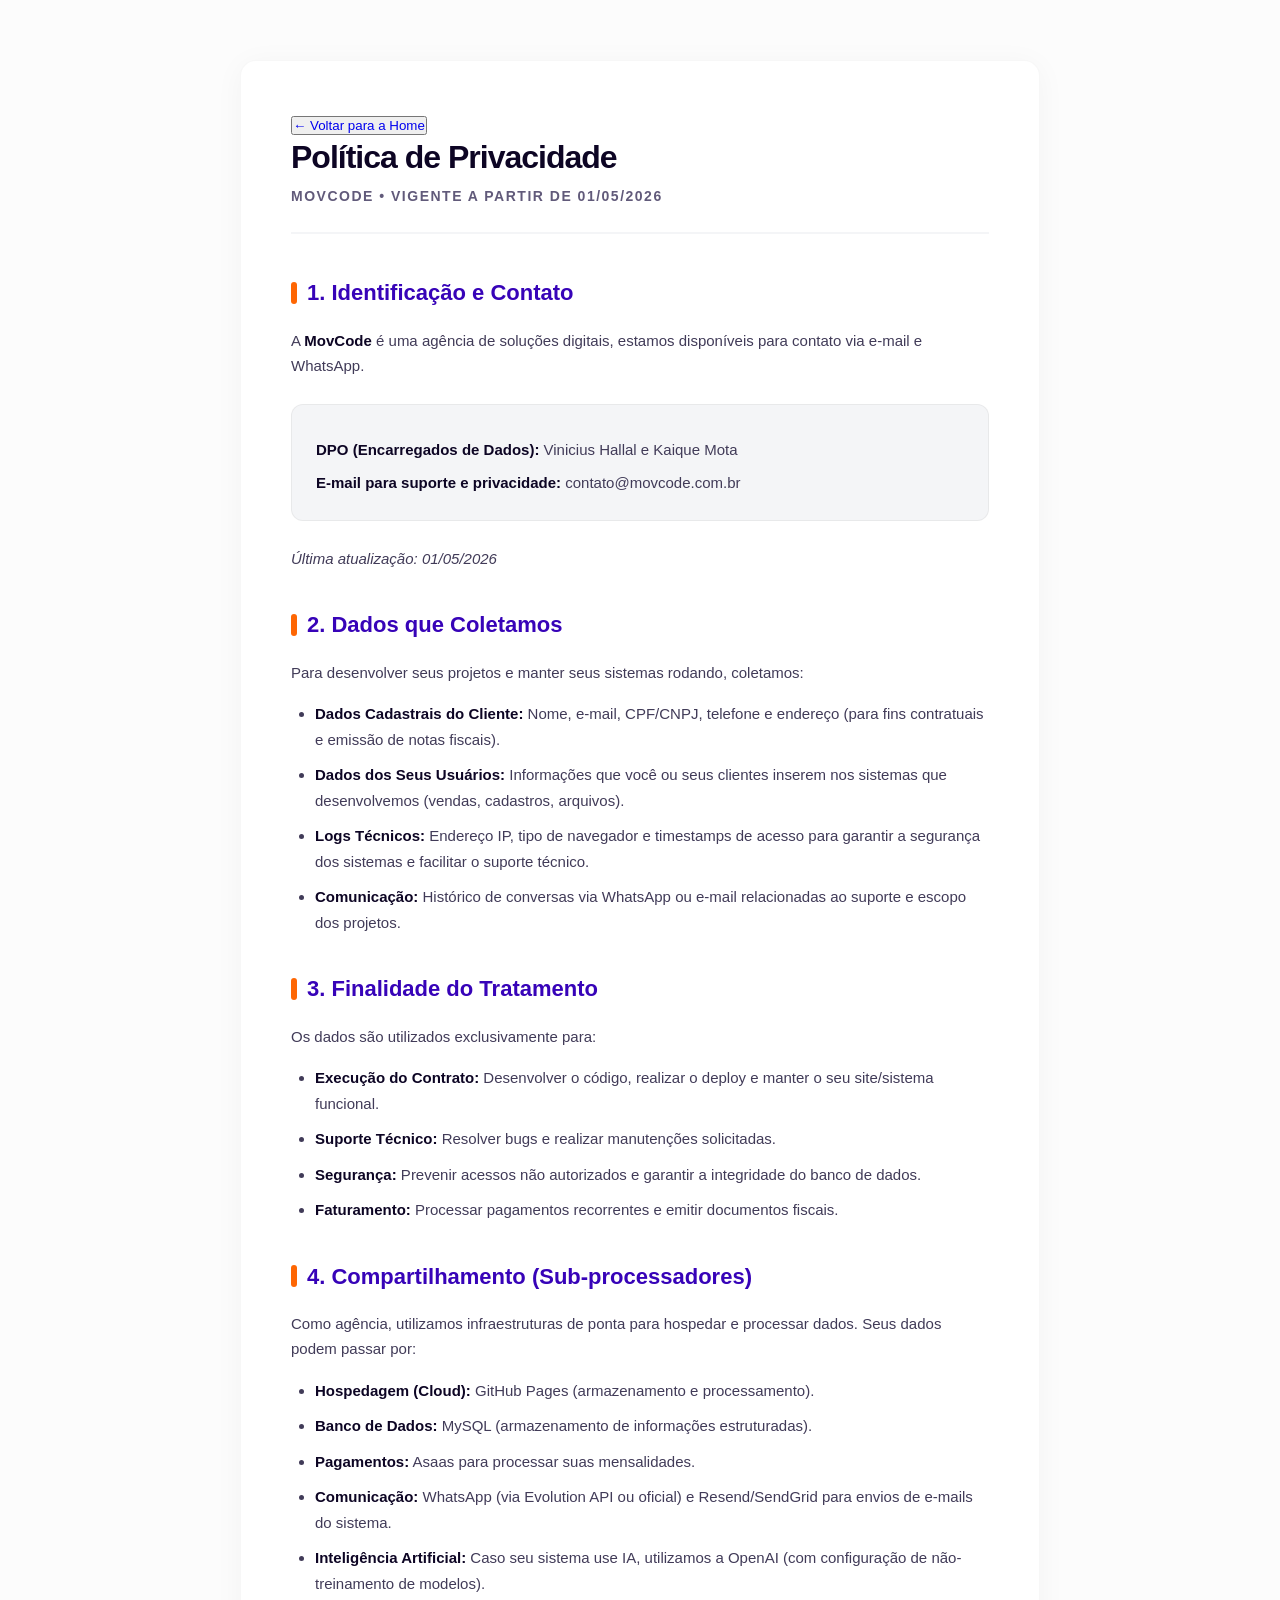
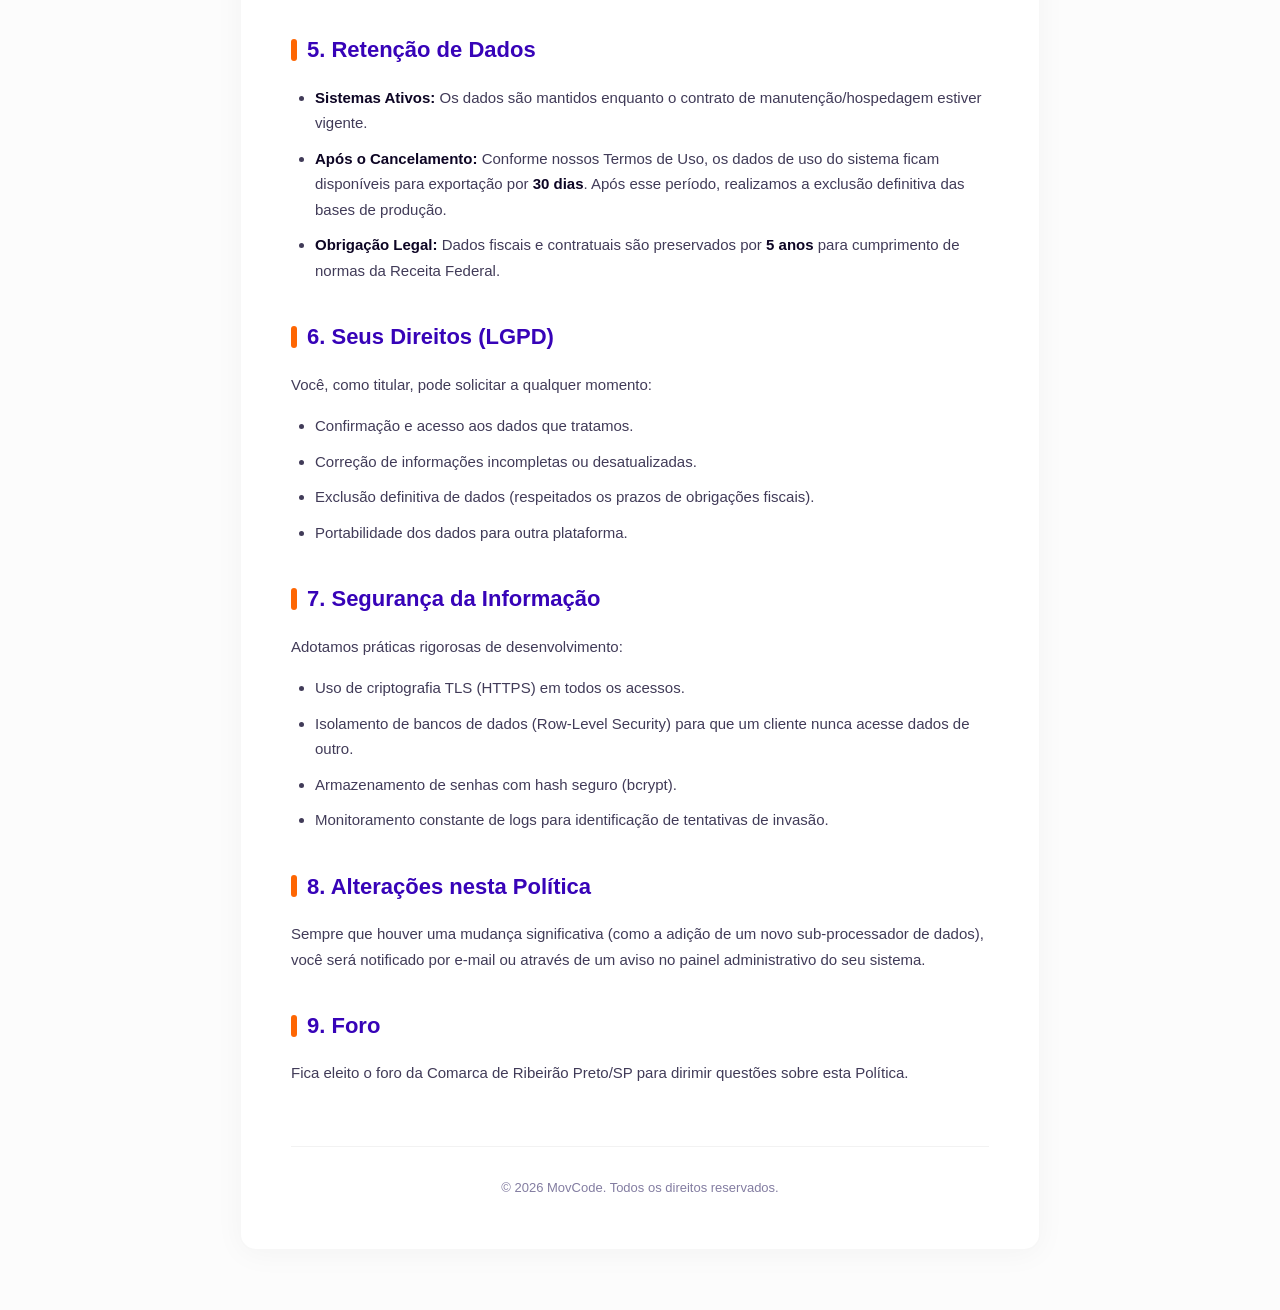
==== commit 333f8acf: "atualizando botao de voltar" ====
--- a/politica.html
+++ b/politica.html
@@ -147,8 +147,10 @@
 
     <div class="container-privacidade">
         
-        <button id="btn-voltar-home" class="btn-outline">
-            &larr; Voltar para a Home
+        <button>
+            <a href="index.html" class="btn-outline" style="text-decoration: none; display: inline-block;">
+                &larr; Voltar para a Home
+            </a>
         </button>
 
         <header>
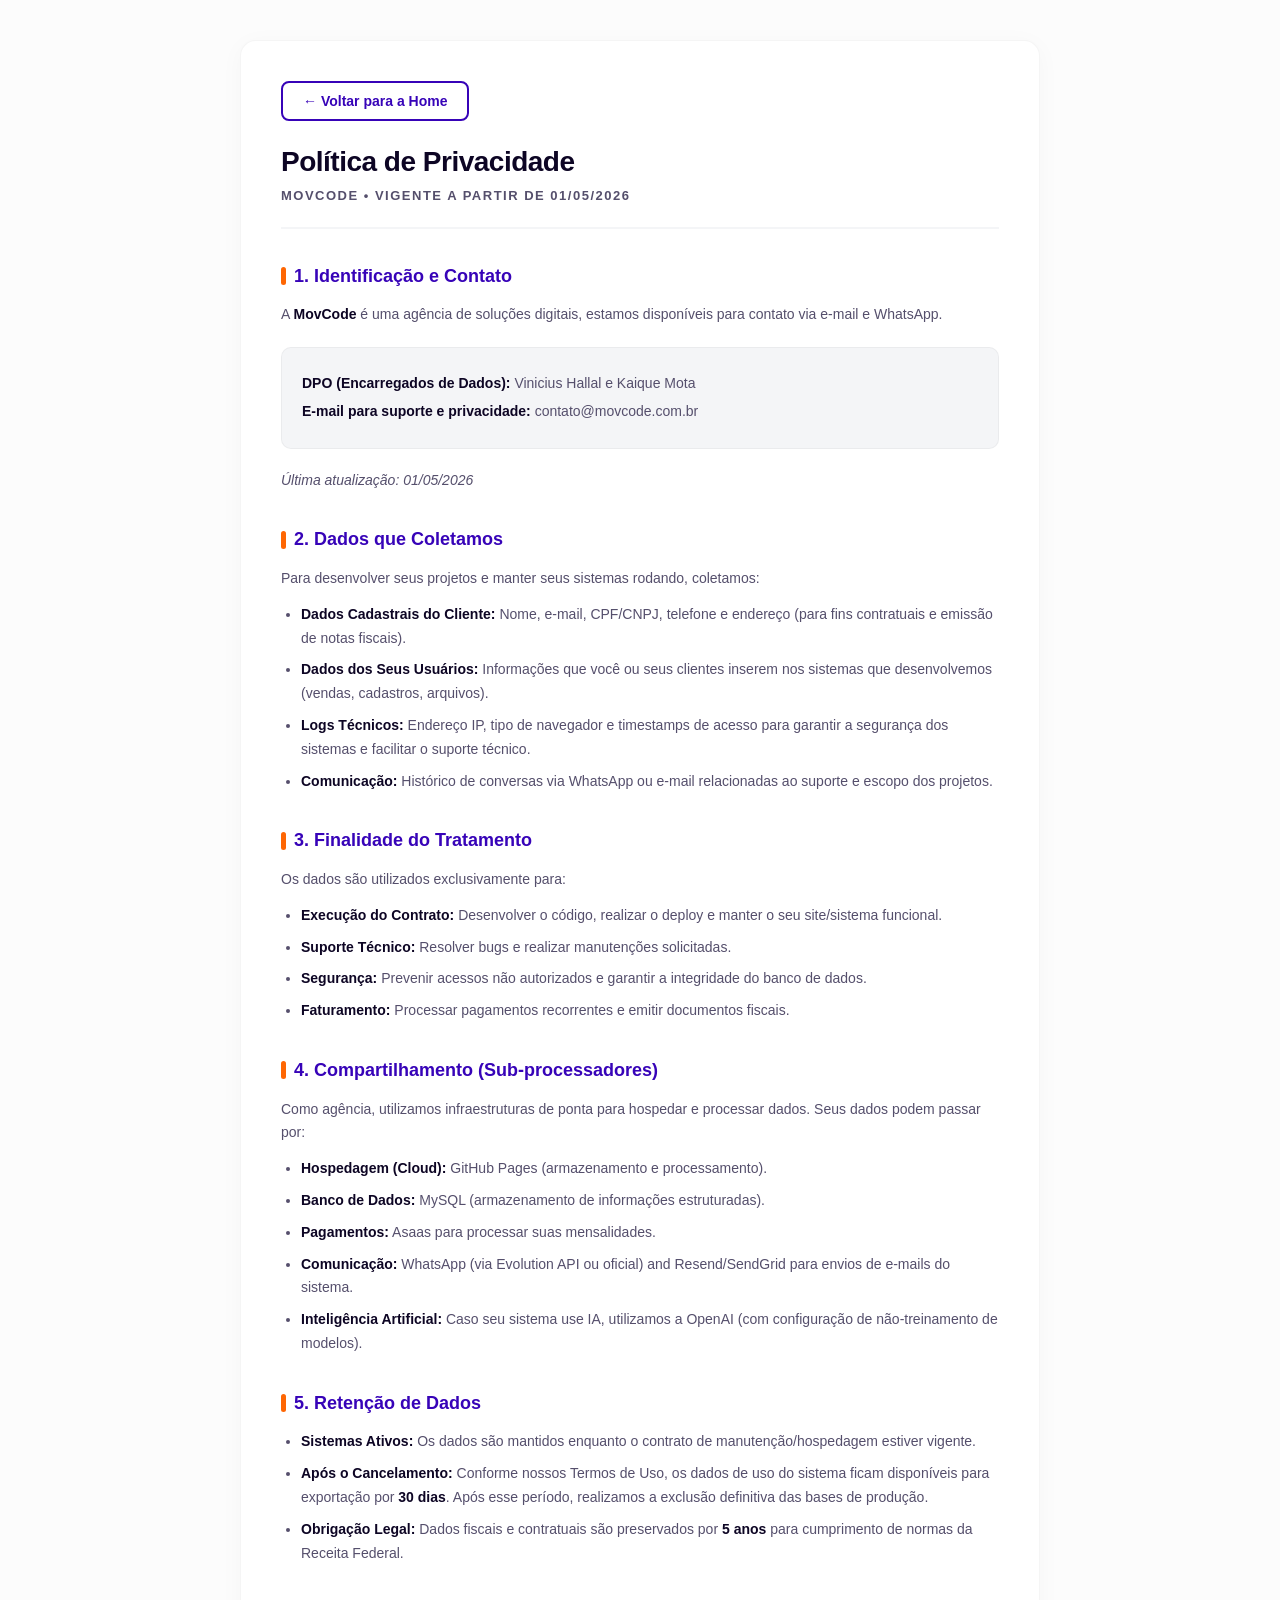
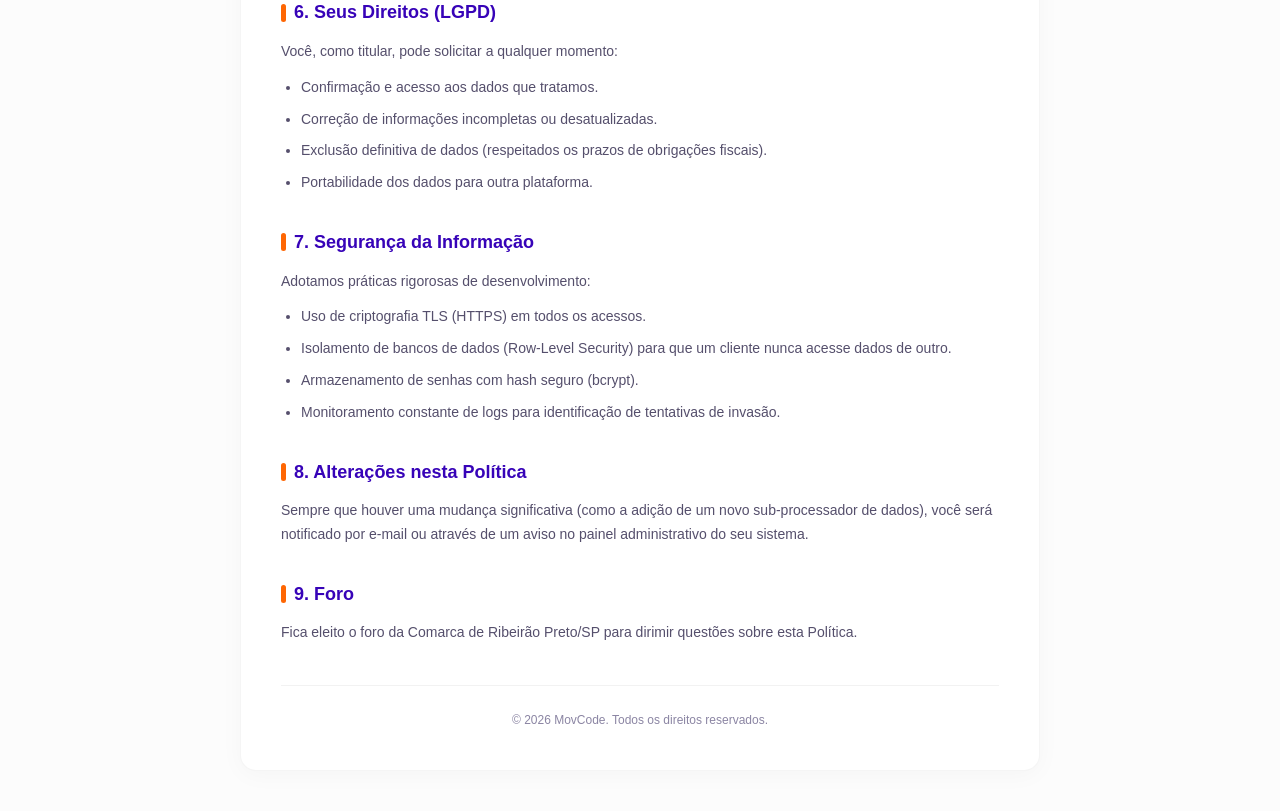
==== commit edcc6808: "adicionando linha de codigo do google analytics" ====
--- a/politica.html
+++ b/politica.html
@@ -1,19 +1,26 @@
 <!DOCTYPE html>
 <html lang="pt-br">
 <head>
+    <!-- Google tag (gtag.js) -->
+<script async src="https://www.googletagmanager.com/gtag/js?id=G-1CKRK3S37W"></script>
+<script>
+  window.dataLayer = window.dataLayer || [];
+  function gtag(){dataLayer.push(arguments);}
+  gtag('js', new Date());
+
+  gtag('config', 'G-1CKRK3S37W');
+</script>
     <meta charset="UTF-8">
     <meta name="viewport" content="width=device-width, initial-scale=1.0">
     <title>Política de Privacidade - MovCode</title>
     <style>
-        /* =========================================
-           VARIÁVEIS E ESTILOS EXCLUSIVOS - PRIVACIDADE
-        ========================================= */
         :root {
             --primaria: #3703B8;
             --destaque: #FE6603;
             --branco: #FFFFFF;
             --escuro: #0D0524;
             --cinza-claro: #F4F5F7;
+            --texto-secundario: #554f6c;
         }
 
         * { 
@@ -27,80 +34,102 @@
             color: var(--escuro); 
             background-color: #fcfcfc; 
             line-height: 1.7; 
-            overflow-x: hidden;
-            padding: 60px 20px;
+            padding: 40px 16px;
             min-height: 100vh;
             display: flex;
-            justify-content: center;
+            flex-direction: column;
+            align-items: center;
         }
 
         .container-privacidade {
             width: 100%;
             max-width: 800px;
             background: var(--branco);
-            padding: 50px;
+            padding: 40px;
             border-radius: 16px;
-            box-shadow: 0 4px 30px rgba(0,0,0,0.04);
-            border: 1px solid rgba(0,0,0,0.03);
+            box-shadow: 0 4px 24px rgba(0,0,0,0.03);
+            border: 1px solid rgba(0,0,0,0.04);
+        }
+
+        .btn-voltar-home {
+            display: inline-flex;
+            align-items: center;
+            gap: 8px;
+            background-color: transparent;
+            border: 2px solid var(--primaria);
+            color: var(--primaria);
+            padding: 10px 20px;
+            border-radius: 8px;
+            font-size: 14px;
+            font-weight: 600;
+            cursor: pointer;
+            transition: all 0.3s ease;
+            text-decoration: none;
+            margin-bottom: 24px;
+        }
+
+        .btn-voltar-home:hover {
+            background-color: var(--primaria);
+            color: var(--branco);
         }
 
         header {
             border-bottom: 2px solid var(--cinza-claro);
-            padding-bottom: 24px;
-            margin-bottom: 40px;
+            padding-bottom: 20px;
+            margin-bottom: 32px;
         }
 
         h1 {
             color: var(--escuro);
-            font-size: 32px;
-            margin-bottom: 8px;
+            font-size: 28px;
+            margin-bottom: 6px;
             line-height: 1.2;
-            letter-spacing: -1px;
+            letter-spacing: -0.5px;
         }
 
         .version {
-            color: #615a7a;
-            font-size: 14px;
+            color: var(--texto-secundario);
+            font-size: 13px;
             text-transform: uppercase;
             letter-spacing: 1.5px;
             font-weight: 600;
         }
 
         section {
-            margin-bottom: 35px;
+            margin-bottom: 32px;
         }
 
         h2 {
             color: var(--primaria);
-            font-size: 22px;
-            margin-bottom: 16px;
+            font-size: 18px;
+            margin-bottom: 12px;
             display: flex;
             align-items: center;
-            gap: 10px;
+            gap: 8px;
         }
 
         h2::before {
             content: '';
             display: inline-block;
-            width: 6px;
-            height: 22px;
+            width: 5px;
+            height: 18px;
             background-color: var(--destaque);
             border-radius: 4px;
         }
 
         p, li {
-            font-size: 15px;
+            font-size: 14px;
+            margin-bottom: 12px;
+            color: var(--texto-secundario);
+        }
+
+        ul {
+            padding-left: 20px;
             margin-bottom: 16px;
-            color: #413b58;
-        }
-
-        ul {
-            padding-left: 24px;
-            margin-bottom: 24px;
         }
 
         li {
-            margin-bottom: 10px;
+            margin-bottom: 8px;
         }
 
         strong {
@@ -110,36 +139,33 @@
 
         .contact-box {
             background-color: var(--cinza-claro);
-            border: 1px solid rgba(0,0,0,0.05);
-            padding: 24px;
-            border-radius: 12px;
-            margin: 25px 0;
+            border: 1px solid rgba(0,0,0,0.04);
+            padding: 20px;
+            border-radius: 10px;
+            margin: 20px 0;
         }
 
         .contact-box p {
-            margin: 8px 0;
-            font-size: 15px;
-        }
-        
-        .contact-box p:last-child {
-            margin-bottom: 0;
+            margin: 4px 0;
+            font-size: 14px;
         }
 
         .footer {
-            margin-top: 60px;
-            font-size: 13px;
-            color: #837da1;
+            margin-top: 40px;
+            font-size: 12px;
+            color: #8b85a3;
             text-align: center;
             border-top: 1px solid rgba(0,0,0,0.05);
-            padding-top: 30px;
+            padding-top: 24px;
             font-weight: 500;
         }
 
         @media (max-width: 600px) {
-            body { padding: 20px 15px; }
-            .container-privacidade { padding: 30px 20px; }
-            h1 { font-size: 26px; }
-            h2 { font-size: 20px; }
+            body { padding: 16px 8px; }
+            .container-privacidade { padding: 24px 16px; }
+            h1 { font-size: 22px; }
+            h2 { font-size: 16px; }
+            p, li { font-size: 13px; }
         }
     </style>
 </head>
@@ -147,10 +173,8 @@
 
     <div class="container-privacidade">
         
-        <button>
-            <a href="index.html" class="btn-outline" style="text-decoration: none; display: inline-block;">
-                &larr; Voltar para a Home
-            </a>
+        <button id="btn-voltar-home" class="btn-voltar-home" onclick="window.location.href='index.html'">
+            &larr; Voltar para a Home
         </button>
 
         <header>
@@ -197,7 +221,7 @@
                 <li><strong>Hospedagem (Cloud):</strong> GitHub Pages (armazenamento e processamento).</li>
                 <li><strong>Banco de Dados:</strong> MySQL (armazenamento de informações estruturadas).</li>
                 <li><strong>Pagamentos:</strong> Asaas para processar suas mensalidades.</li>
-                <li><strong>Comunicação:</strong> WhatsApp (via Evolution API ou oficial) e Resend/SendGrid para envios de e-mails do sistema.</li>
+                <li><strong>Comunicação:</strong> WhatsApp (via Evolution API ou oficial) and Resend/SendGrid para envios de e-mails do sistema.</li>
                 <li><strong>Inteligência Artificial:</strong> Caso seu sistema use IA, utilizamos a OpenAI (com configuração de não-treinamento de modelos).</li>
             </ul>
         </section>
@@ -255,7 +279,6 @@
             if (yearSpan) {
                 yearSpan.textContent = new Date().getFullYear();
             }
-            console.log("Política de Privacidade da MovCode carregada com sucesso.");
         });
     </script>
 </body>
